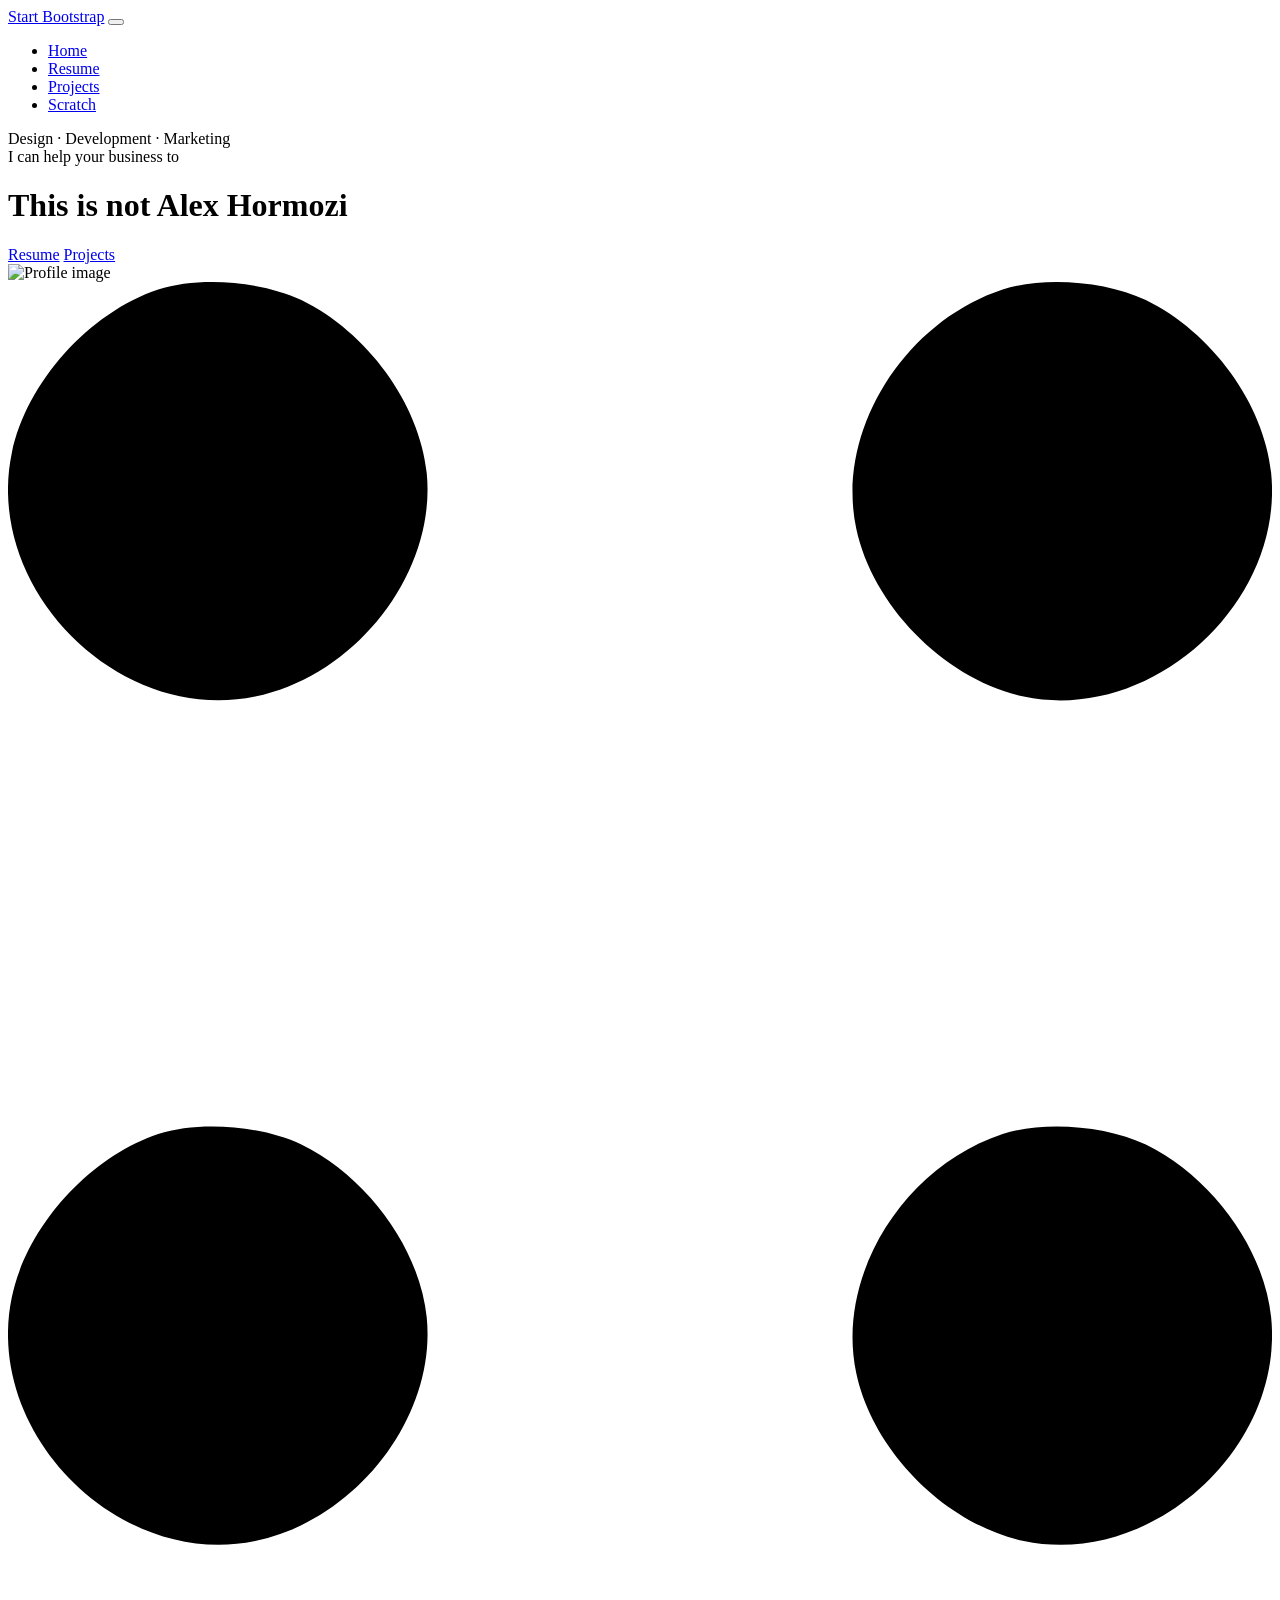
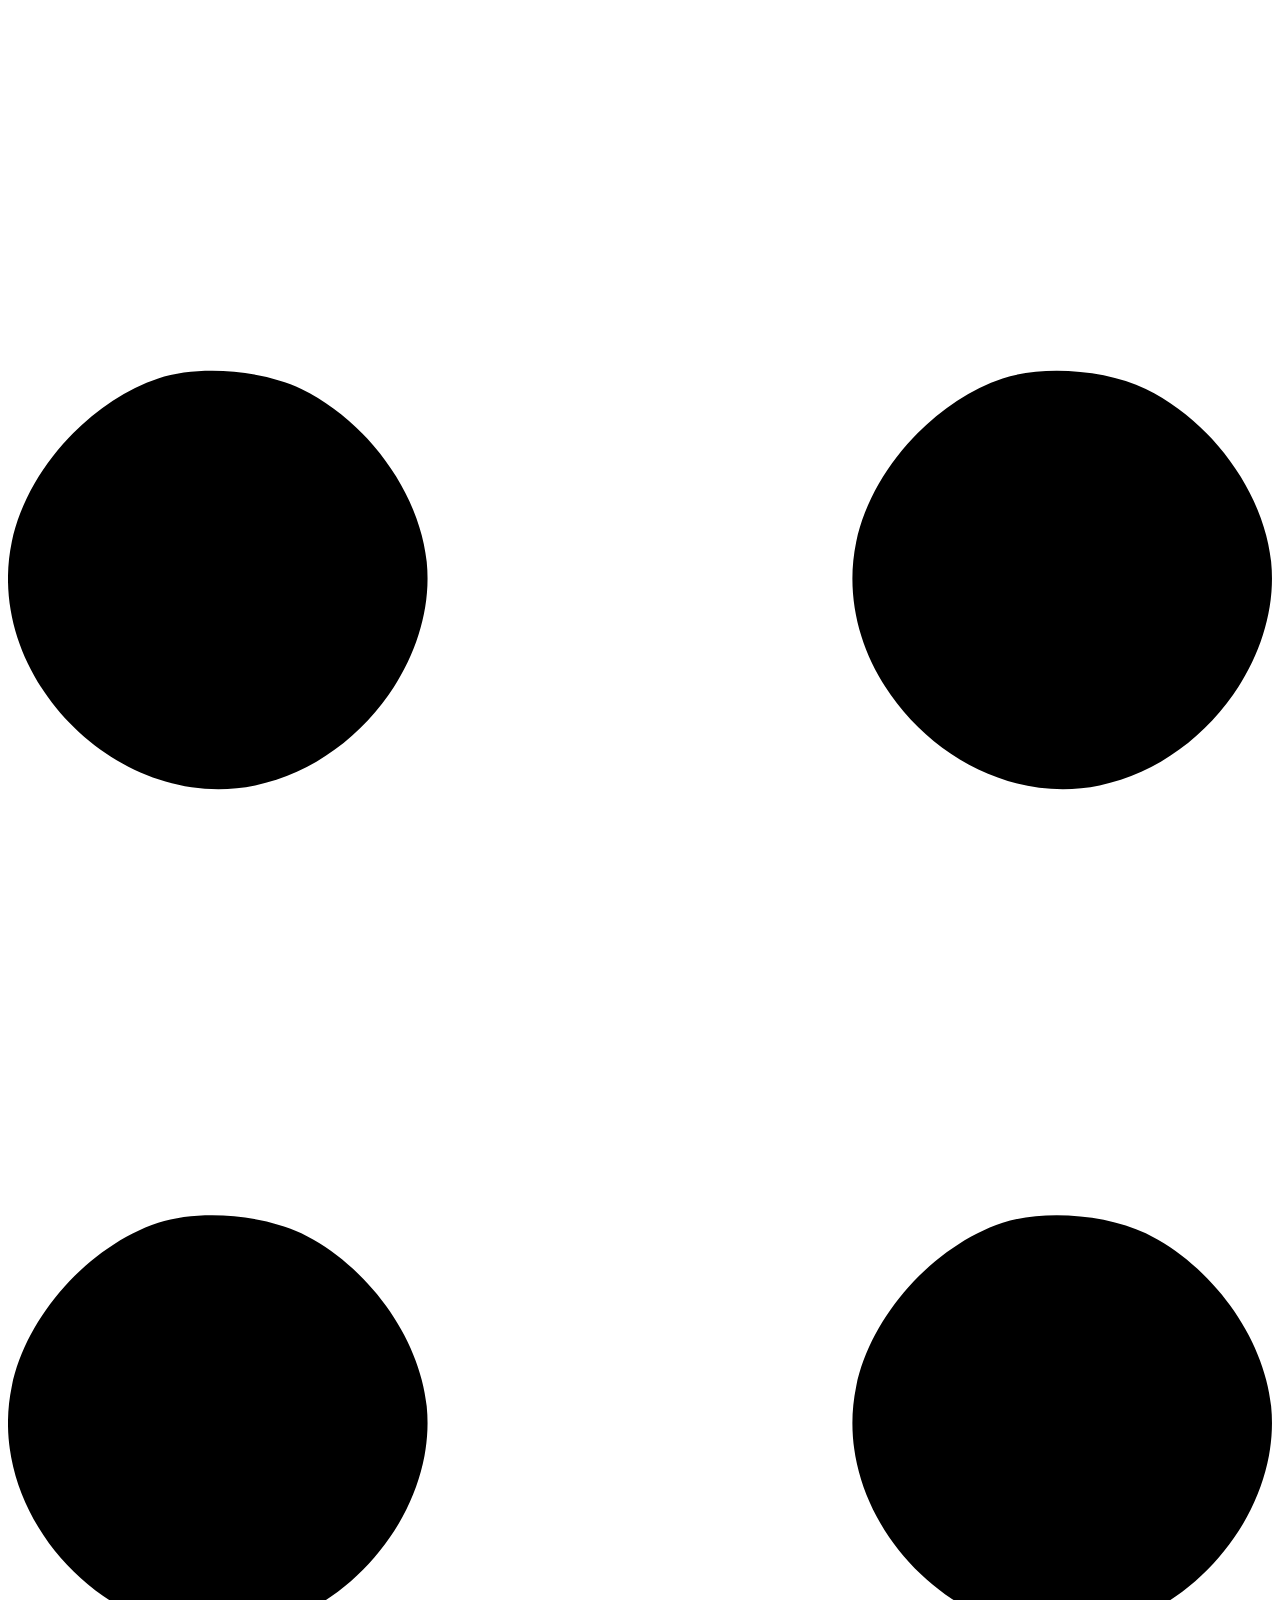
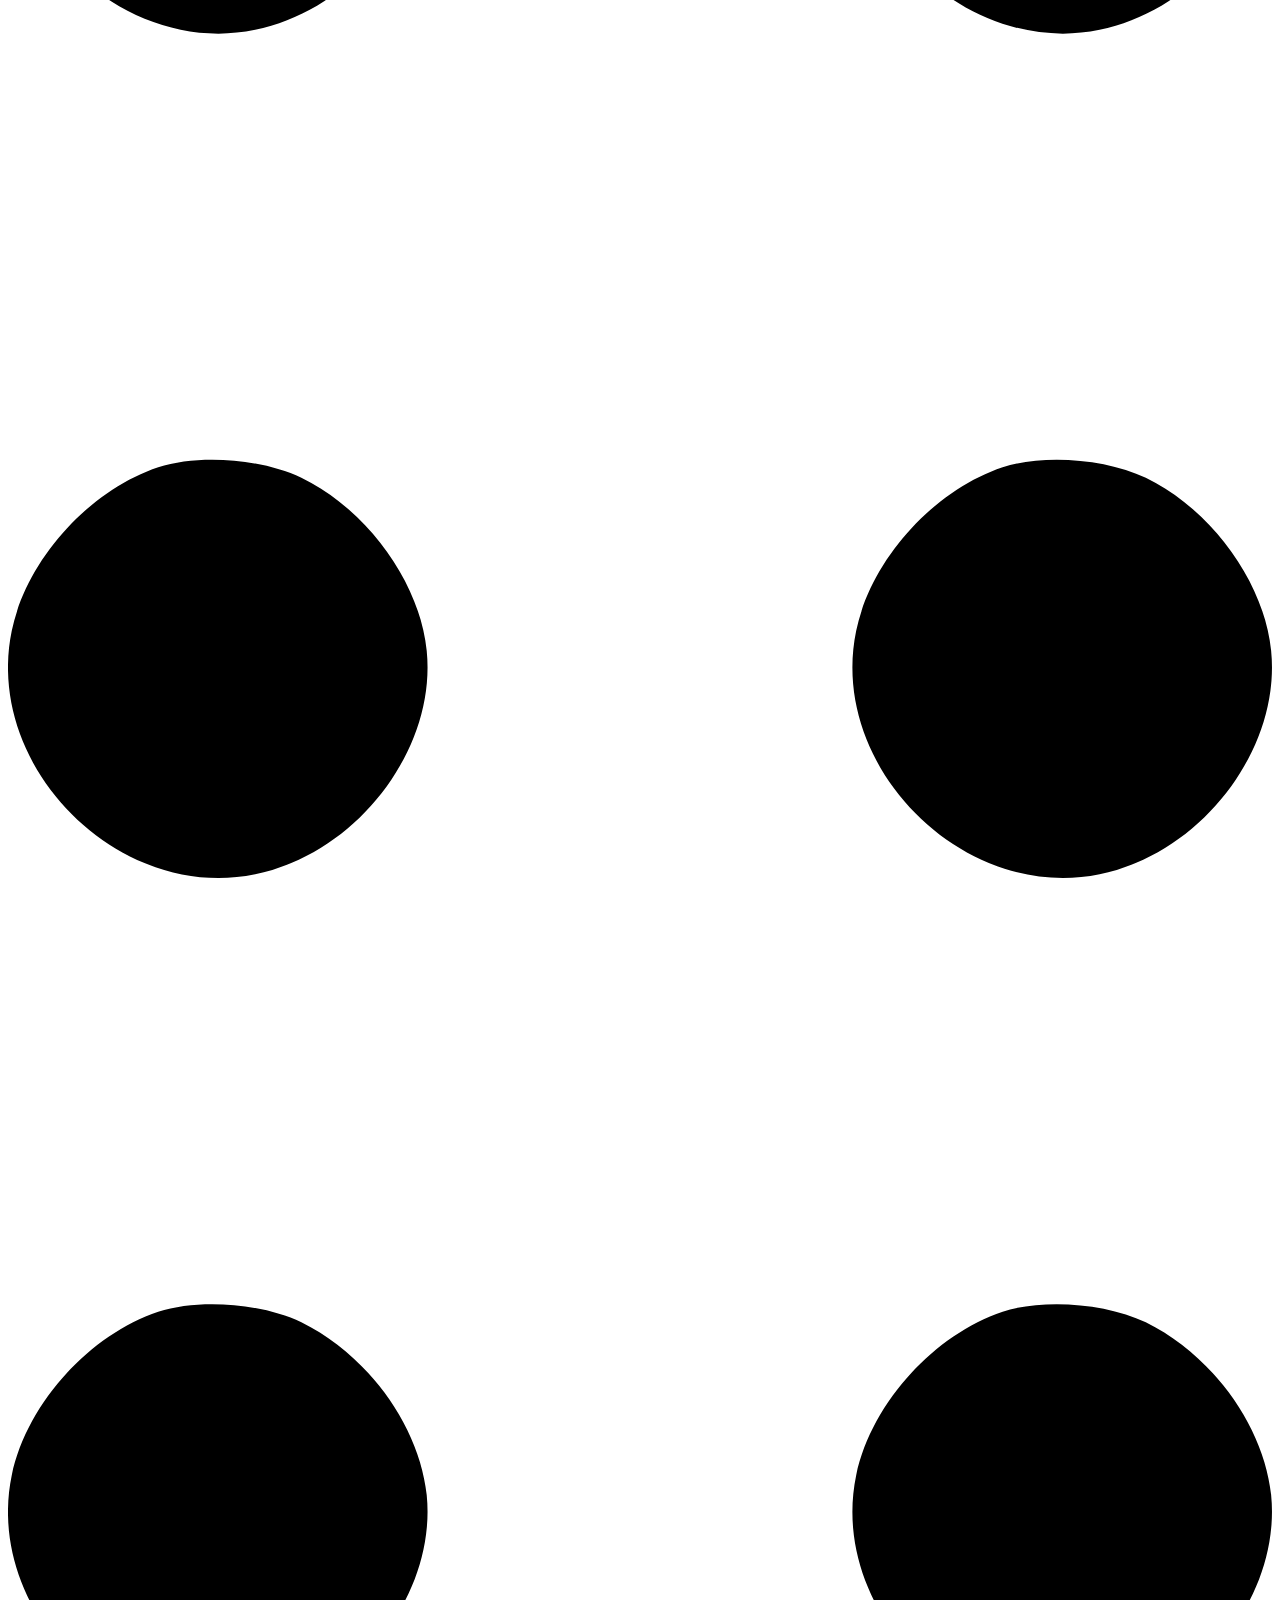
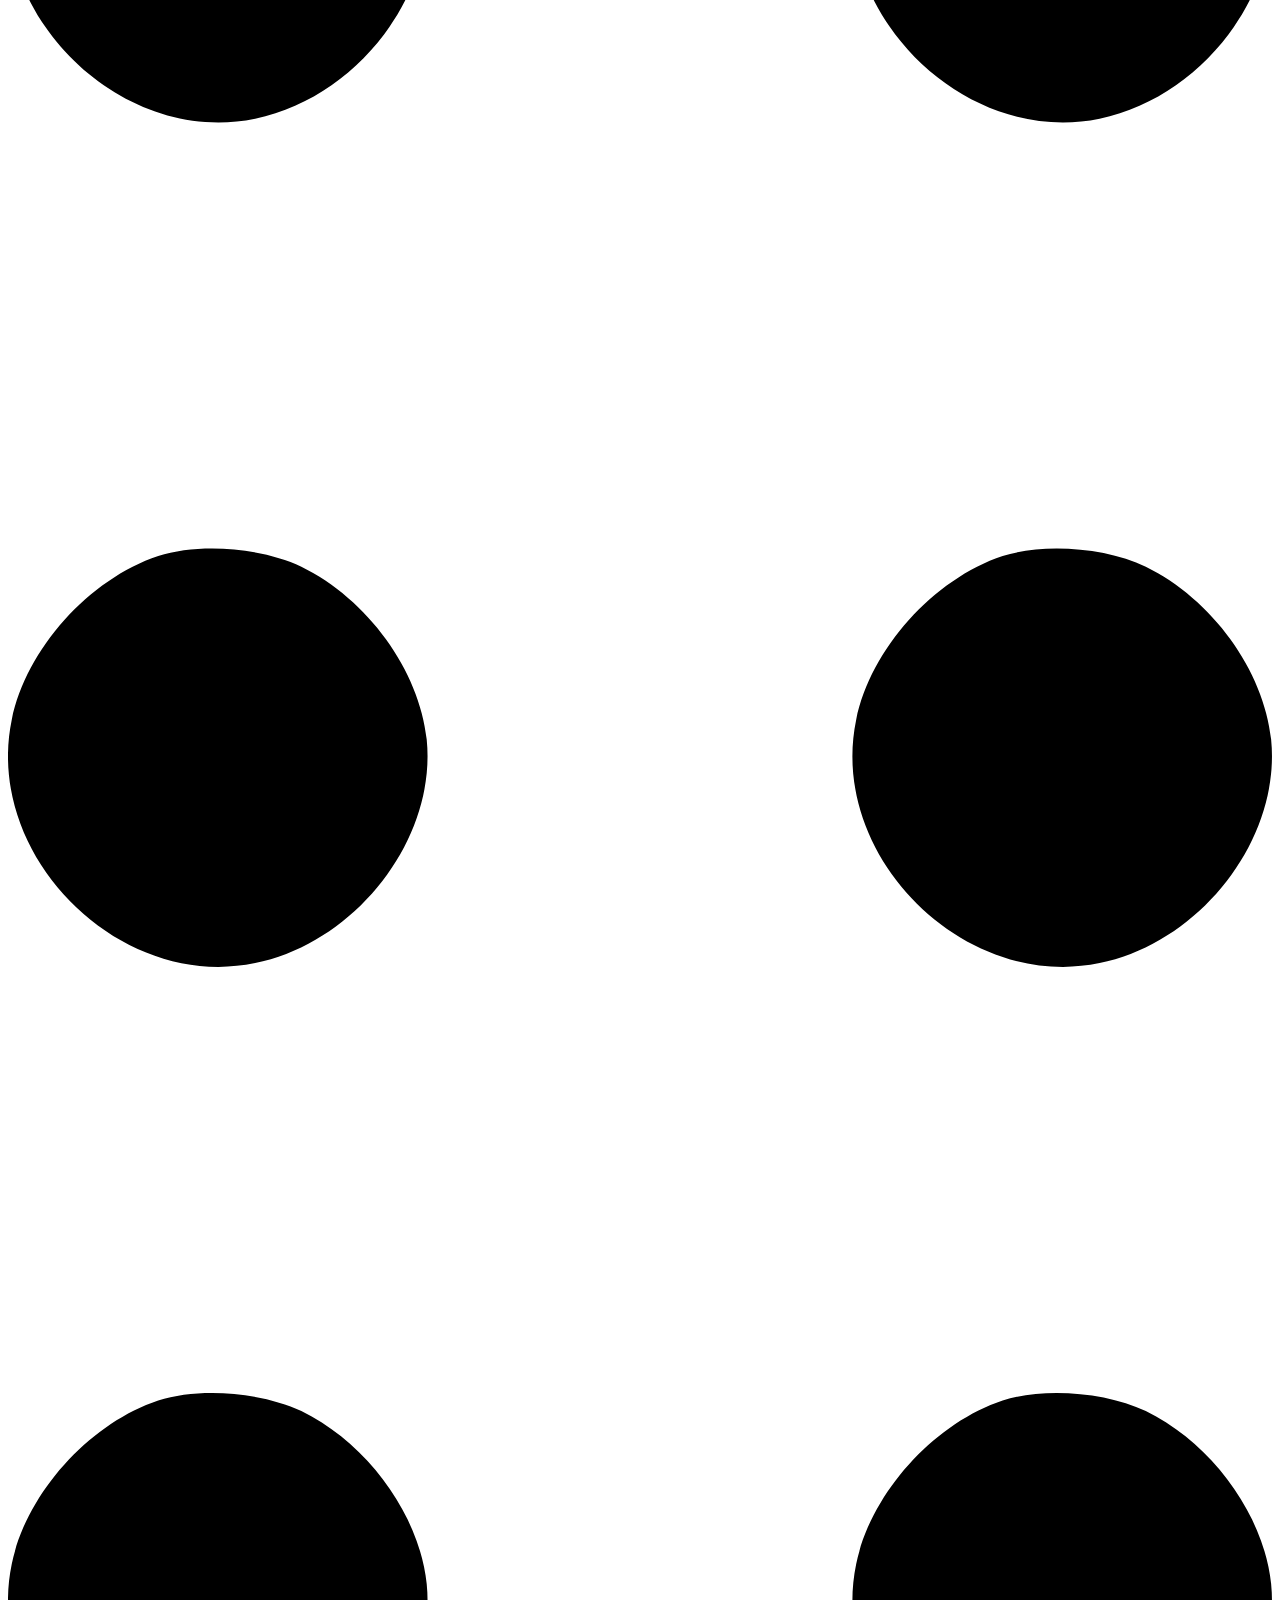
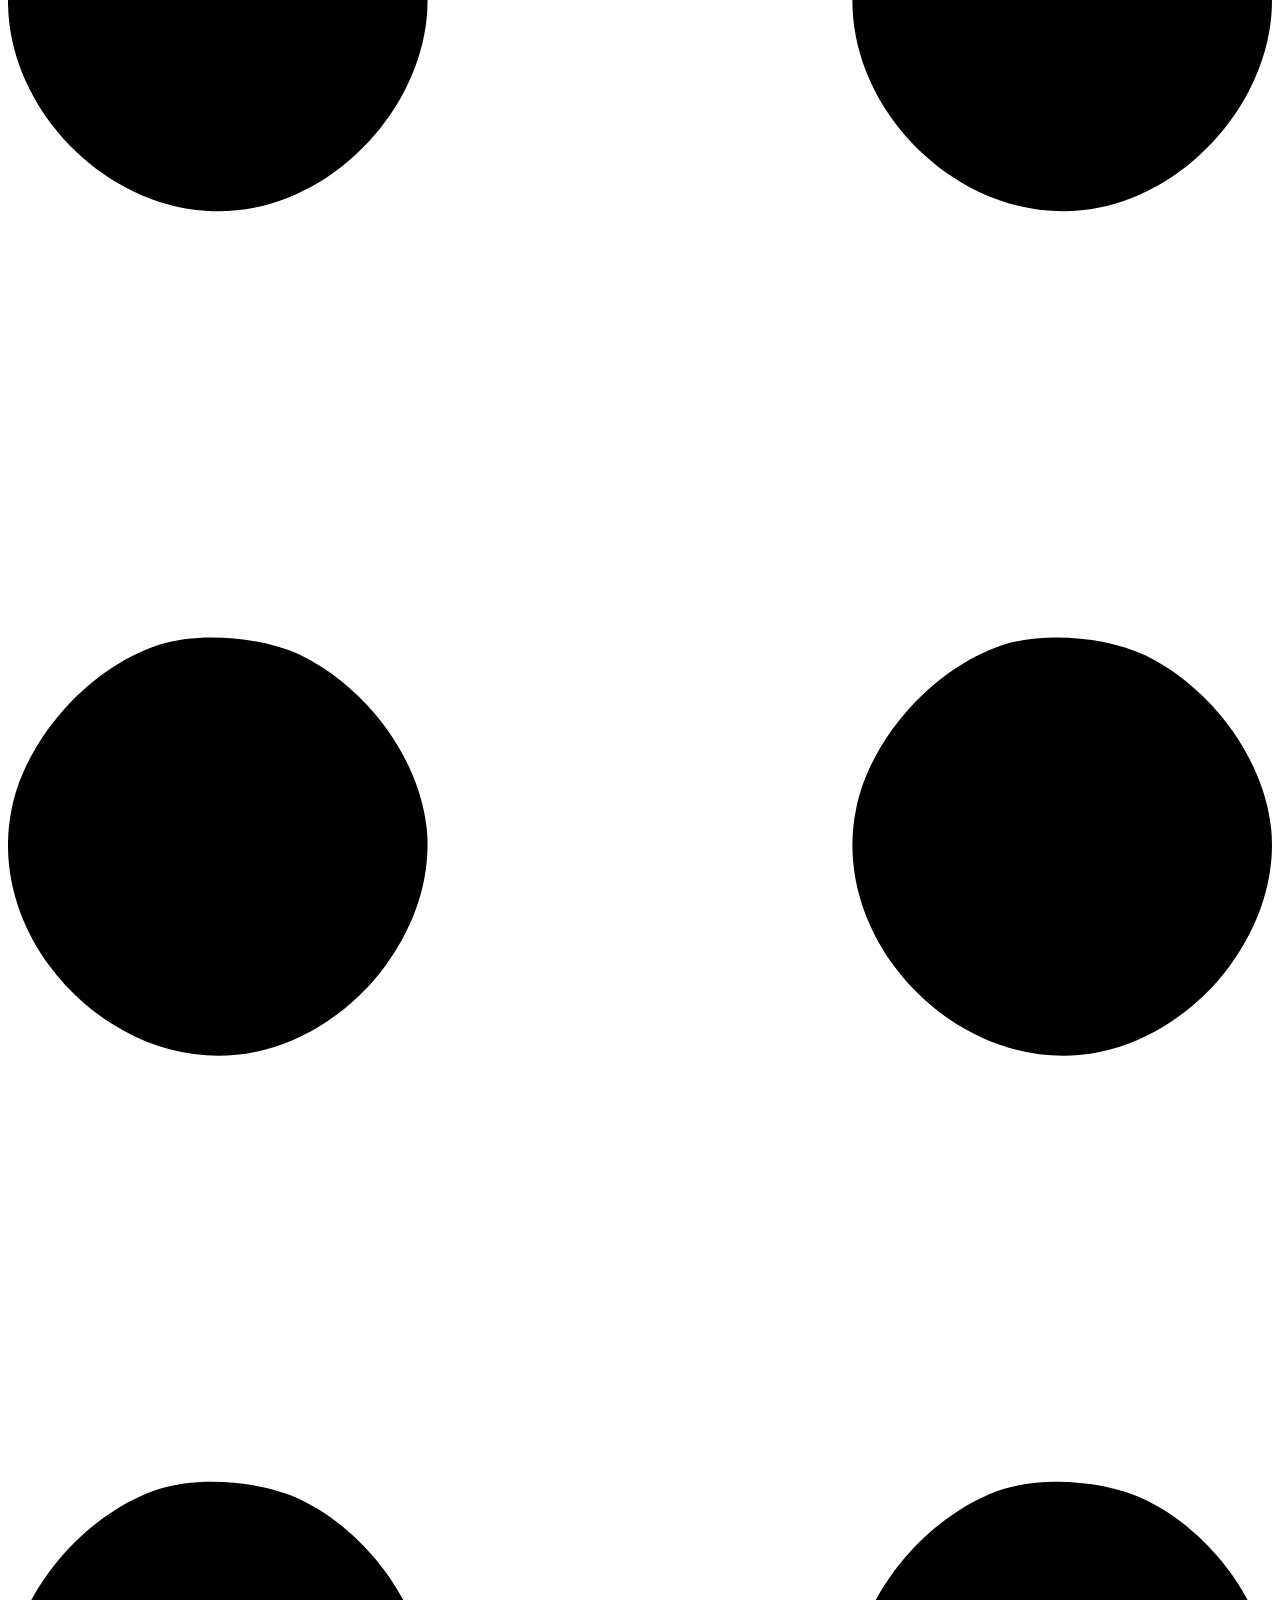
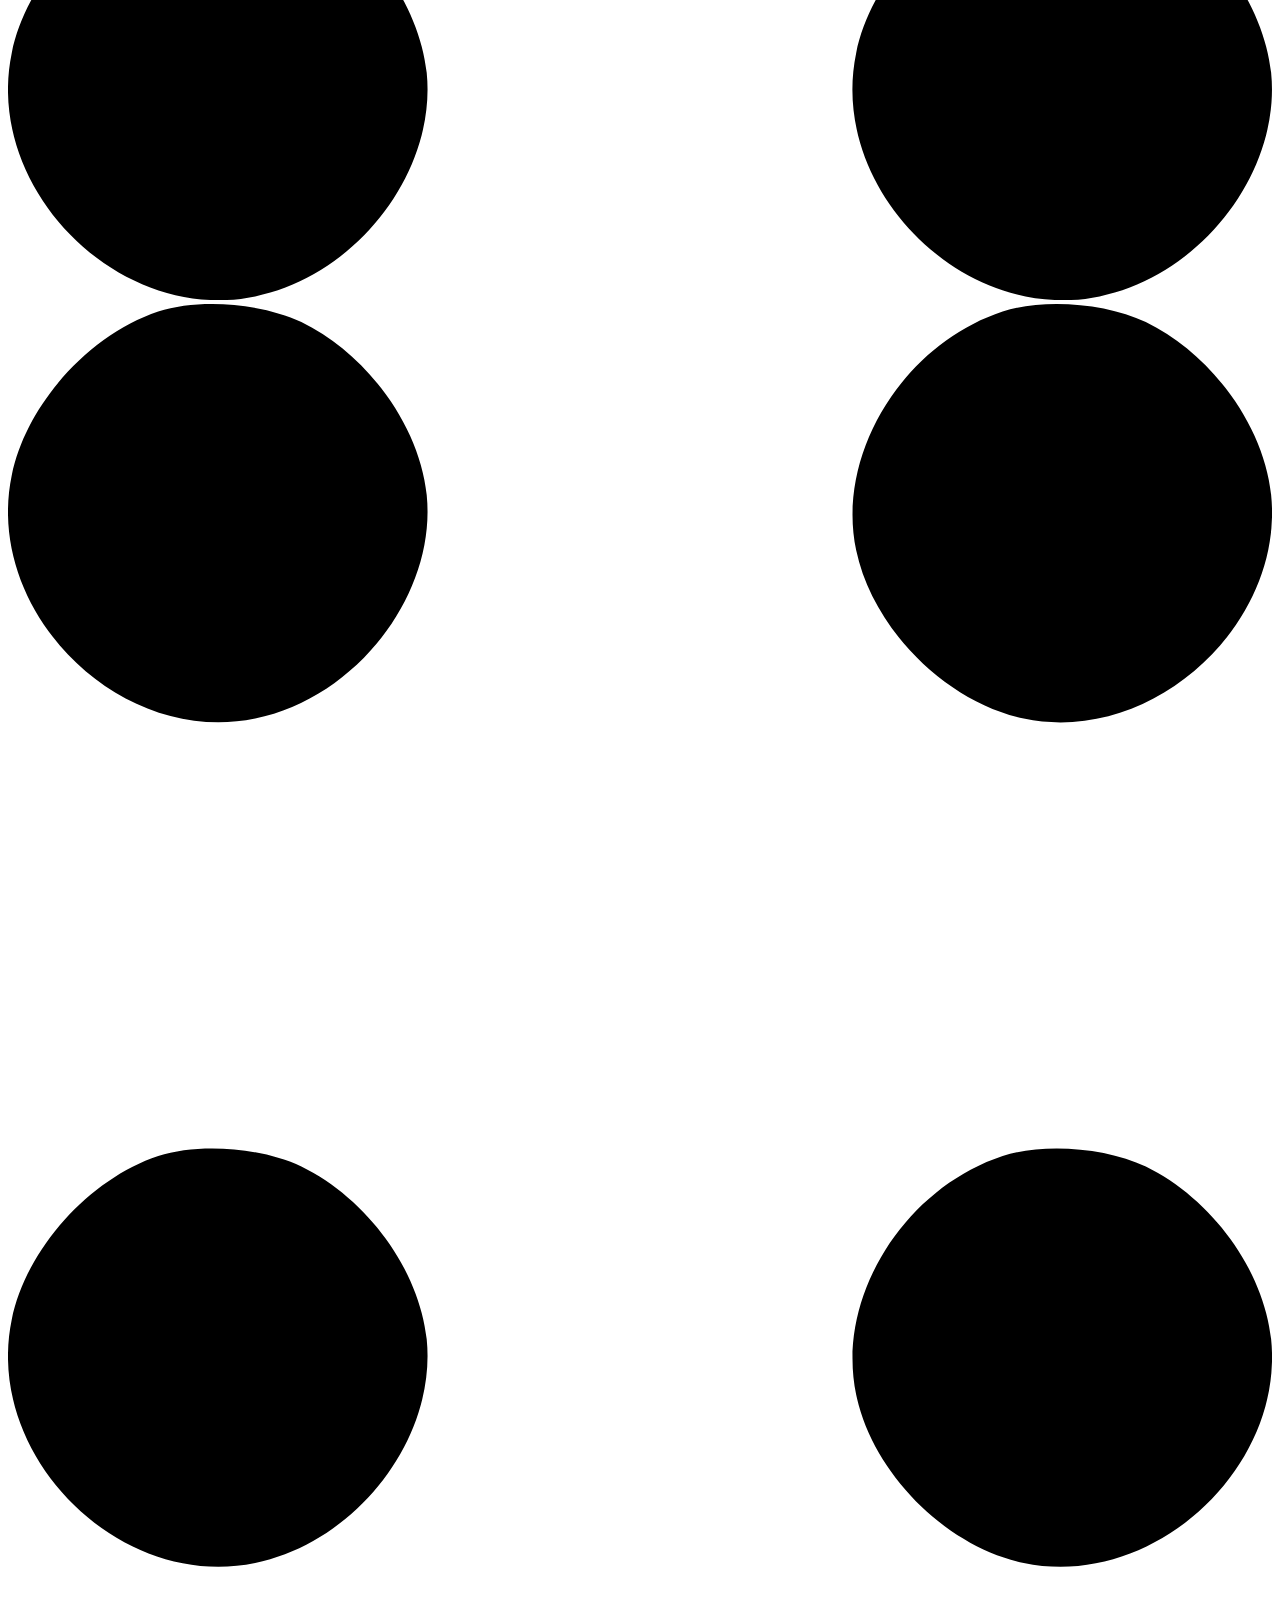
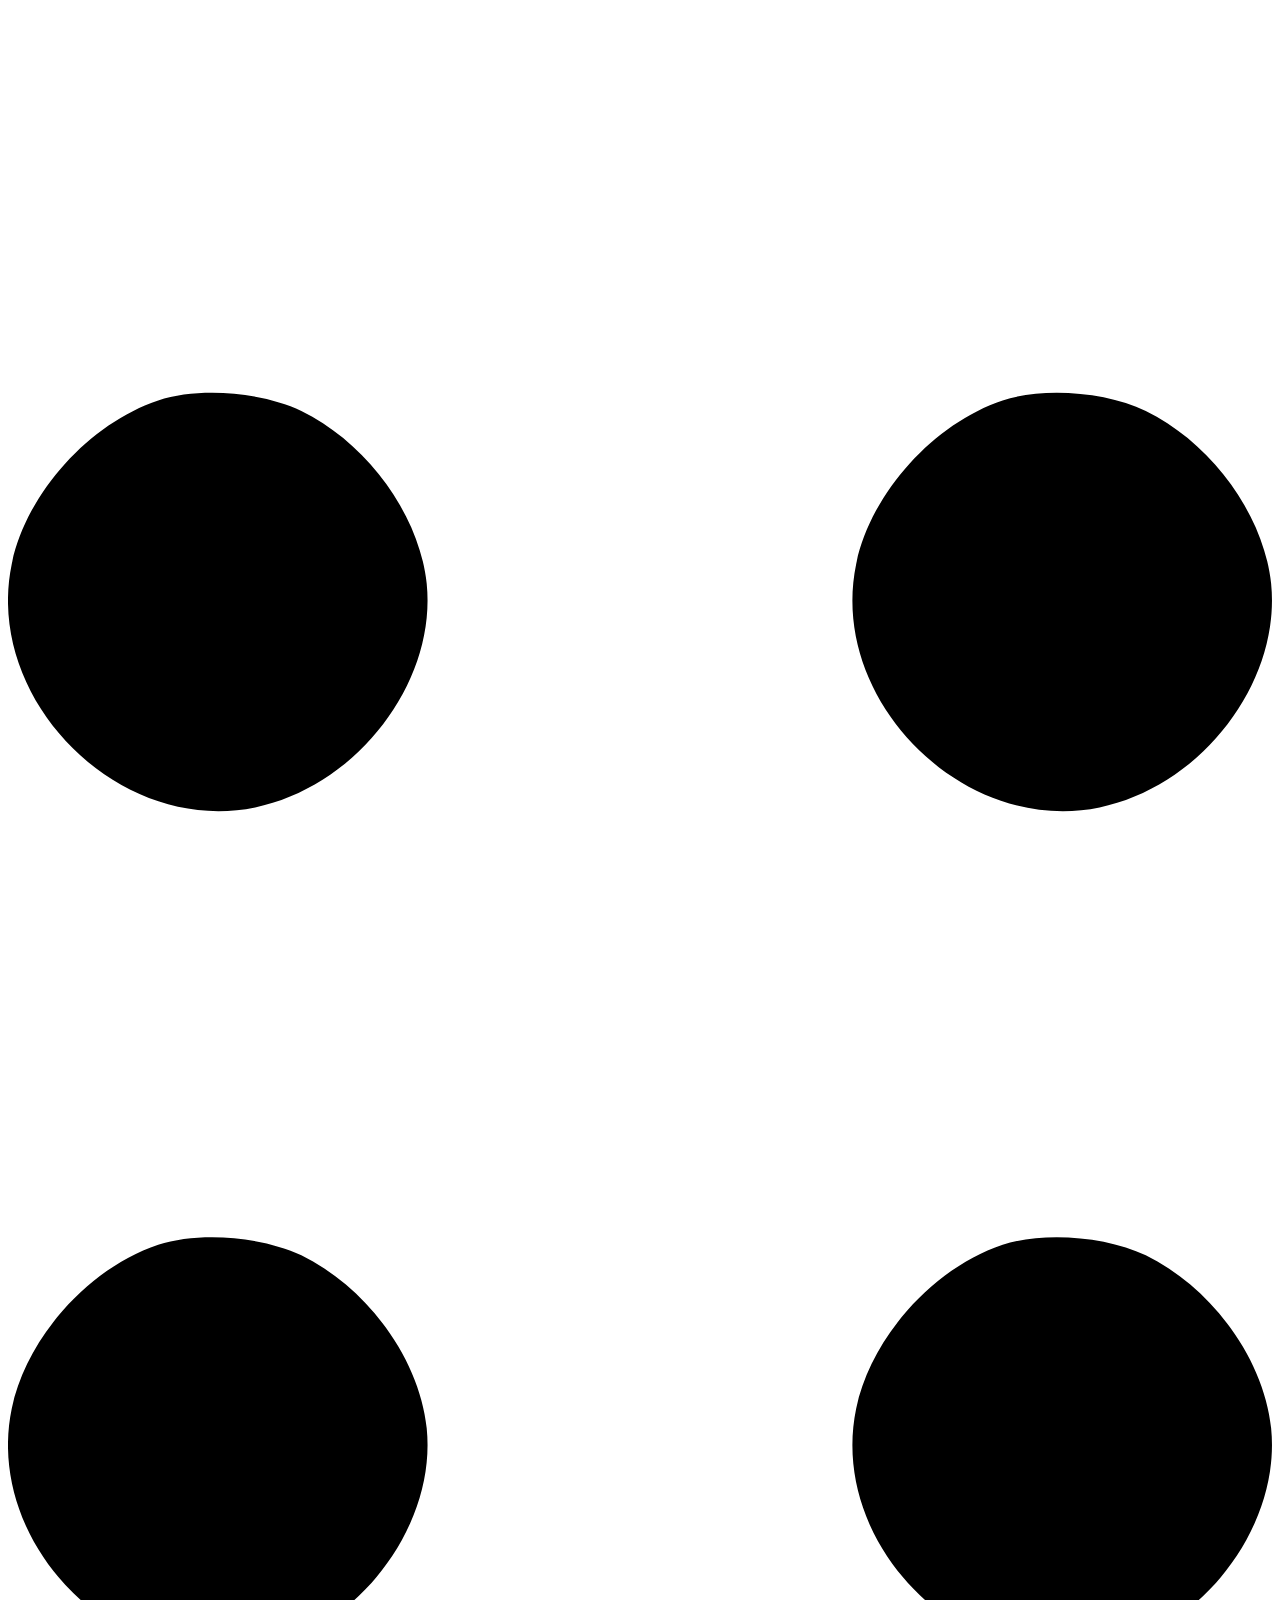
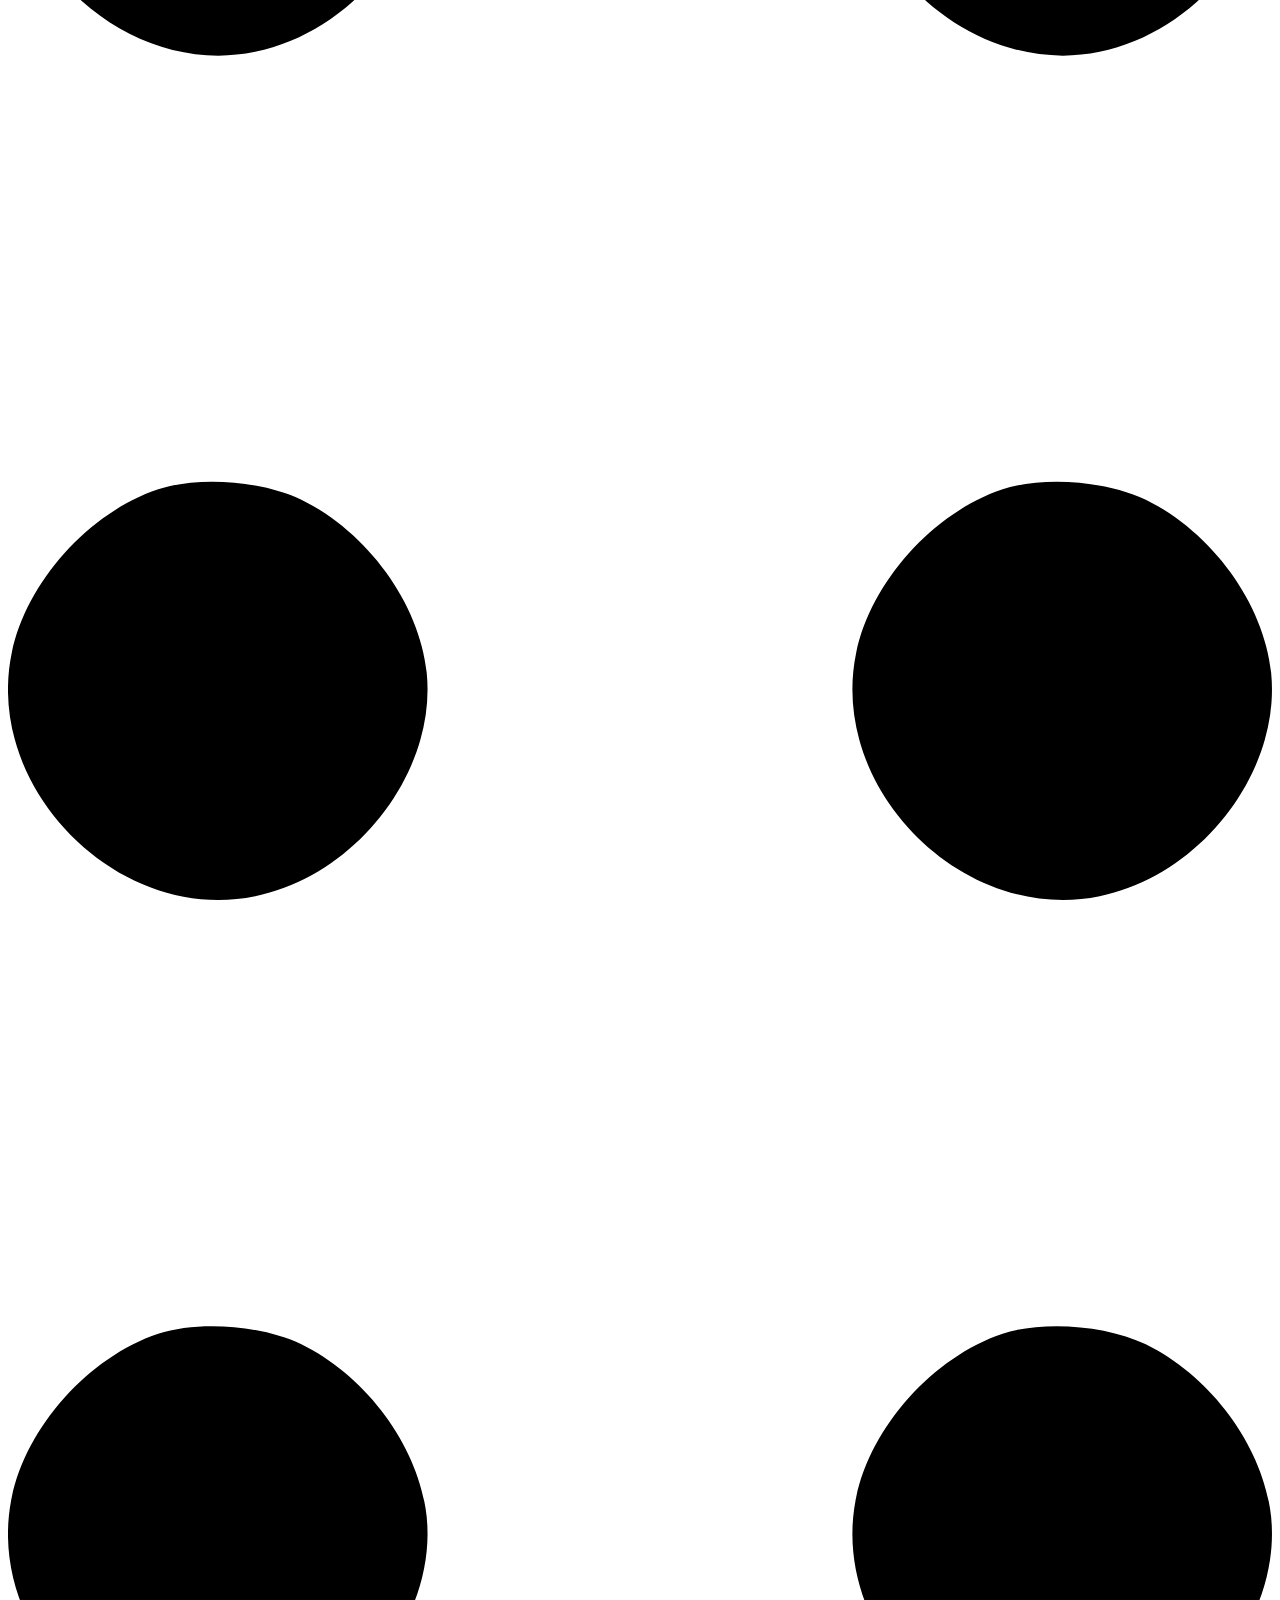
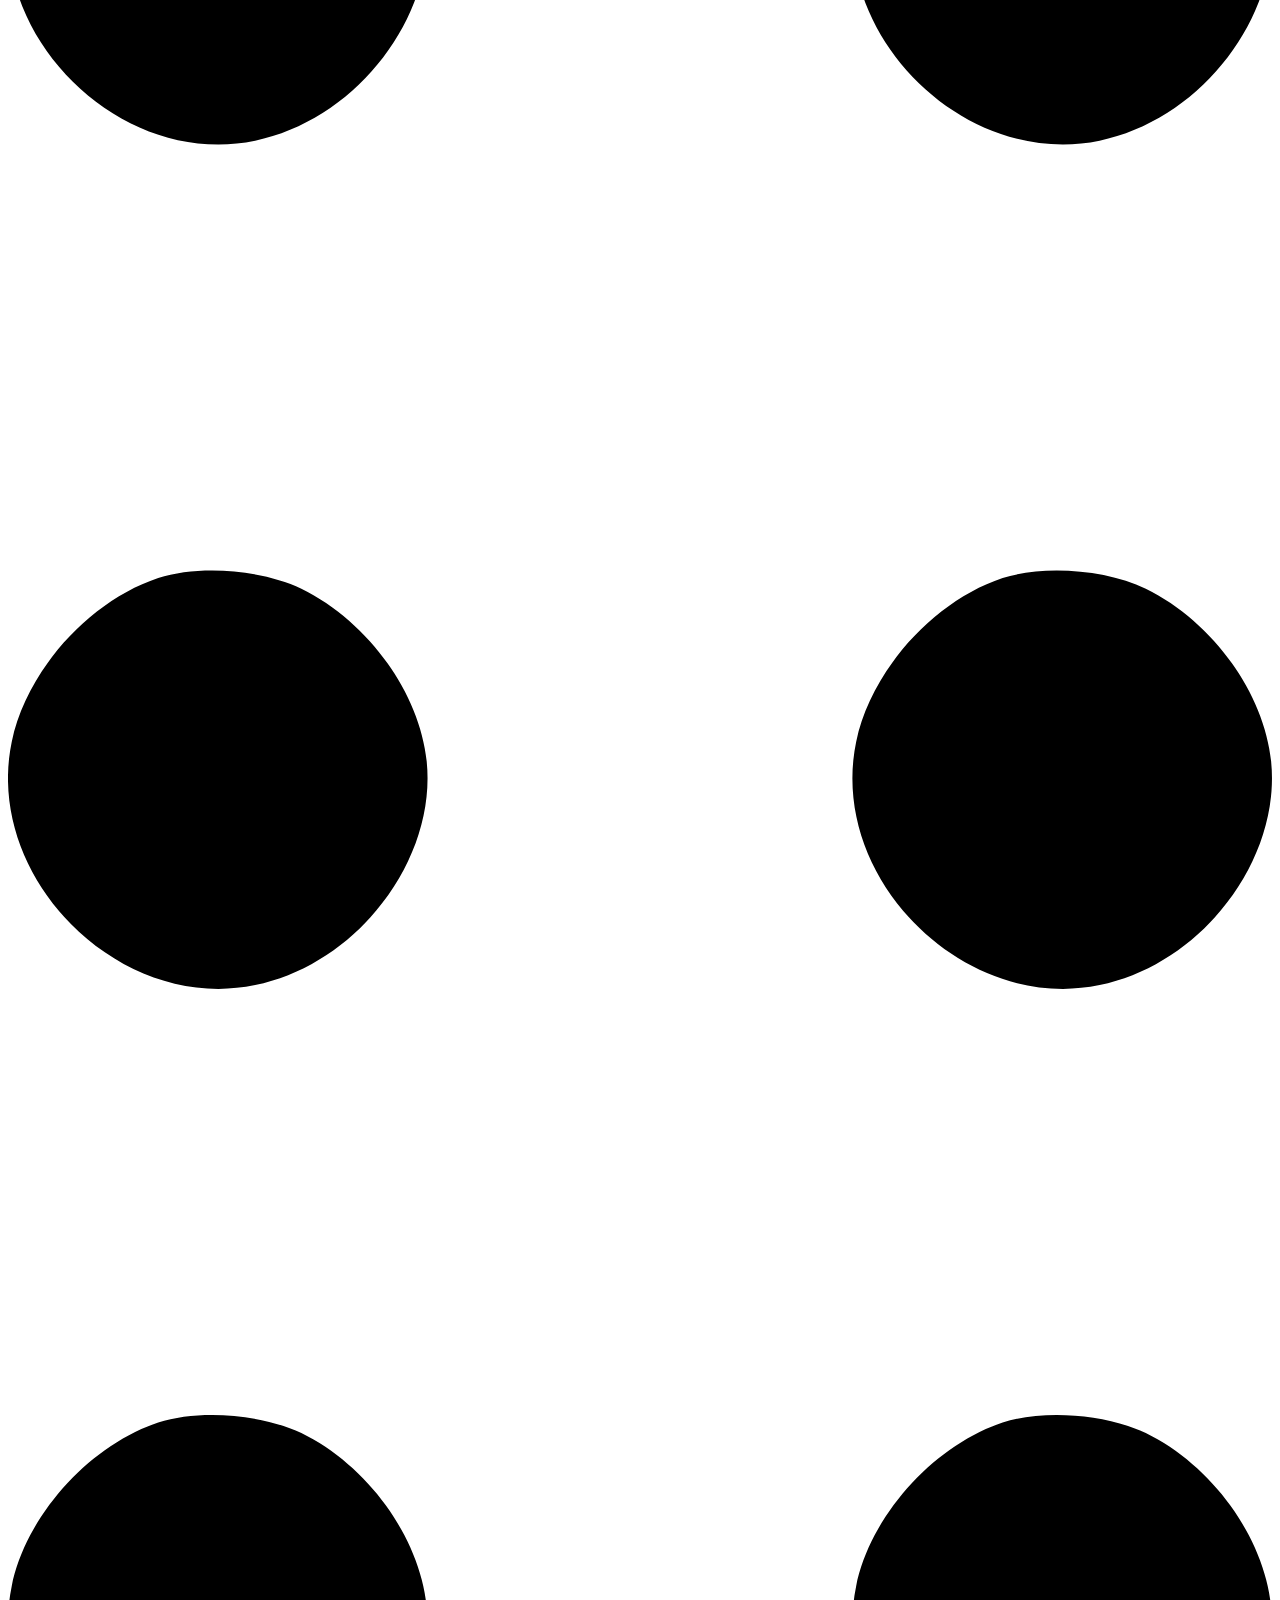
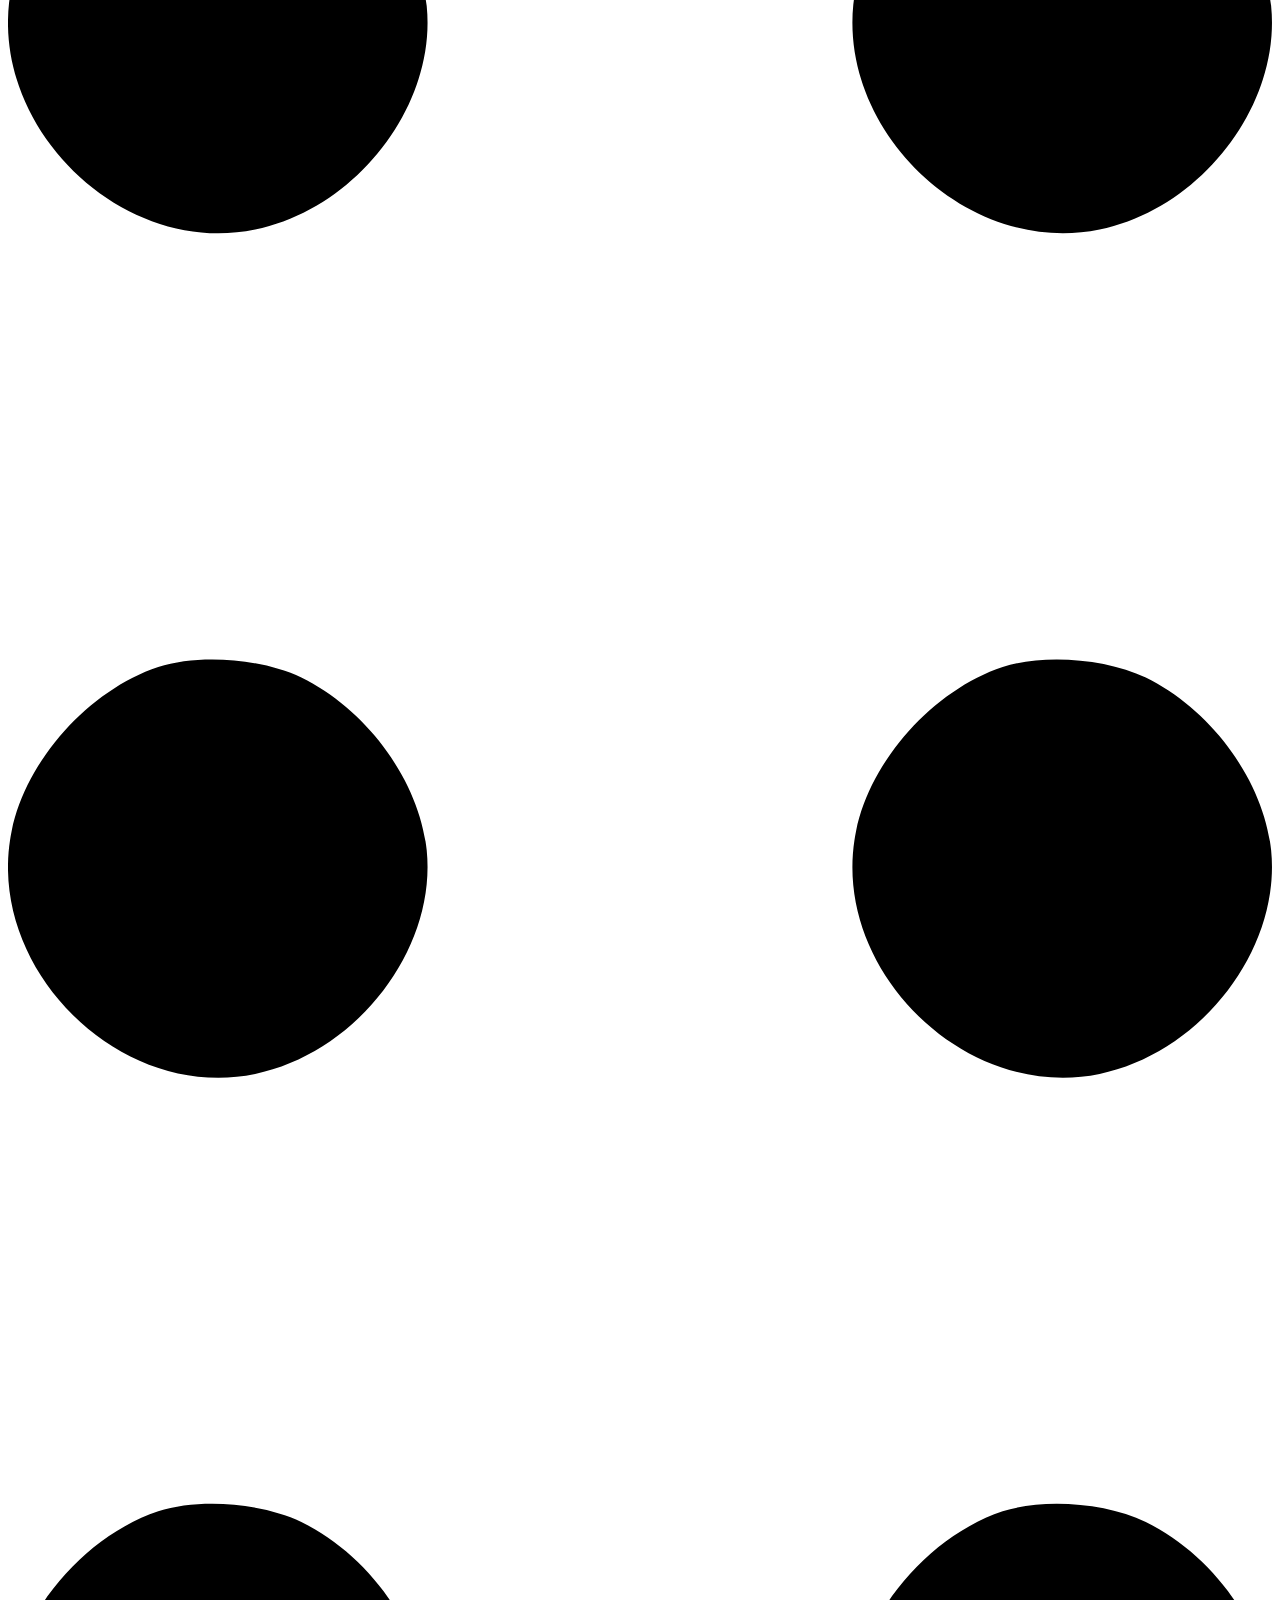
==== index.html @ 83f1cd31 "Add files via upload" ====
<!DOCTYPE html>
<html lang="en">
    <head>
        <meta charset="utf-8" />
        <meta name="viewport" content="width=device-width, initial-scale=1, shrink-to-fit=no" />
        <meta name="description" content="" />
        <meta name="author" content="" />
        <title>Personal - Start Bootstrap Theme</title>
        <!-- Favicon-->
        <link rel="icon" type="image/x-icon" href="assets/favicon.ico" />
        <!-- Custom Google font-->
        <link rel="preconnect" href="https://fonts.googleapis.com" />
        <link rel="preconnect" href="https://fonts.gstatic.com" crossorigin />
        <link href="https://fonts.googleapis.com/css2?family=Plus+Jakarta+Sans:wght@100;200;300;400;500;600;700;800;900&amp;display=swap" rel="stylesheet" />
        <!-- Bootstrap icons-->
        <link href="https://cdn.jsdelivr.net/npm/bootstrap-icons@1.8.1/font/bootstrap-icons.css" rel="stylesheet" />
        <!-- Core theme CSS (includes Bootstrap)-->
        <link href="css/styles.css" rel="stylesheet" />
    </head>
    <body class="d-flex flex-column h-100">
        <main class="flex-shrink-0">
            <!-- Navigation-->
            <nav class="navbar navbar-expand-lg navbar-light bg-white py-3">
                <div class="container px-5">
                    <a class="navbar-brand" href="index.html"><span class="fw-bolder text-primary">Start Bootstrap</span></a>
                    <button class="navbar-toggler" type="button" data-bs-toggle="collapse" data-bs-target="#navbarSupportedContent" aria-controls="navbarSupportedContent" aria-expanded="false" aria-label="Toggle navigation"><span class="navbar-toggler-icon"></span></button>
                    <div class="collapse navbar-collapse" id="navbarSupportedContent">
                        <ul class="navbar-nav ms-auto mb-2 mb-lg-0 small fw-bolder">
                            <li class="nav-item"><a class="nav-link" href="index.html">Home</a></li>
                            <li class="nav-item"><a class="nav-link" href="resume.html">Resume</a></li>
                            <li class="nav-item"><a class="nav-link" href="projects.html">Projects</a></li>
                            <li class="nav-item"><a class="nav-link" href="scratch.html">Scratch</a></li>
                        </ul>
                    </div>
                </div>
            </nav>
            <!-- Header-->
            <header class="py-5">
                <div class="container px-5 pb-5">
                    <div class="row gx-5 align-items-center">
                        <div class="col-xxl-5">
                            <!-- Header text content-->
                            <div class="text-center text-xxl-start">
                                <div class="badge bg-gradient-primary-to-secondary text-white mb-4"><div class="text-uppercase">Design &middot; Development &middot; Marketing</div></div>
                                <div class="fs-3 fw-light text-muted">I can help your business to</div>
                                <h1 class="display-3 fw-bolder mb-5"><span class="text-gradient d-inline">This is not Alex Hormozi</span></h1>
                                <div class="d-grid gap-3 d-sm-flex justify-content-sm-center justify-content-xxl-start mb-3">
                                    <a class="btn btn-primary btn-lg px-5 py-3 me-sm-3 fs-6 fw-bolder" href="resume.html">Resume</a>
                                    <a class="btn btn-outline-dark btn-lg px-5 py-3 fs-6 fw-bolder" href="projects.html">Projects</a>
                                </div>
                            </div>
                        </div>
                        <div class="col-xxl-7">
                            <!-- Header profile picture-->
                            <div class="d-flex justify-content-center mt-5 mt-xxl-0">
                                <div class="profile bg-gradient-primary-to-secondary">
                                    <!-- TIP: For best results, use a photo with a transparent background like the demo example below-->
                                    <!-- Watch a tutorial on how to do this on YouTube (link)-->
                                    <img class="profile-img" src="https://d2u1z1lopyfwlx.cloudfront.net/thumbnails/9e0baa8e-49a5-51fd-a6a2-3da4e7b0ae76/705bea7c-8843-5503-b98d-dbbff45009bc.jpg" alt="Profile image" />
                                    <div class="dots-1">
                                        <!-- SVG Dots-->
                                        <svg version="1.1" xmlns="http://www.w3.org/2000/svg" xmlns:xlink="http://www.w3.org/1999/xlink" x="0px" y="0px" viewBox="0 0 191.6 1215.4" style="enable-background: new 0 0 191.6 1215.4" xml:space="preserve">
                                            <g transform="translate(0.000000,1280.000000) scale(0.100000,-0.100000)">
                                                <path d="M227.7,12788.6c-105-35-200-141-222-248c-43-206,163-412,369-369c155,32,275,190,260,339c-11,105-90,213-190,262        C383.7,12801.6,289.7,12808.6,227.7,12788.6z"></path>
                                                <path d="M1507.7,12788.6c-151-50-253-216-222-362c25-119,136-230,254-255c194-41,395,142,375,339c-11,105-90,213-190,262        C1663.7,12801.6,1569.7,12808.6,1507.7,12788.6z"></path>
                                                <path d="M227.7,11508.6c-105-35-200-141-222-248c-43-206,163-412,369-369c155,32,275,190,260,339c-11,105-90,213-190,262        C383.7,11521.6,289.7,11528.6,227.7,11508.6z"></path>
                                                <path d="M1507.7,11508.6c-151-50-253-216-222-362c25-119,136-230,254-255c194-41,395,142,375,339c-11,105-90,213-190,262        C1663.7,11521.6,1569.7,11528.6,1507.7,11508.6z"></path>
                                                <path d="M227.7,10228.6c-105-35-200-141-222-248c-43-206,163-412,369-369c155,32,275,190,260,339c-11,105-90,213-190,262        C383.7,10241.6,289.7,10248.6,227.7,10228.6z"></path>
                                                <path d="M1507.7,10228.6c-105-35-200-141-222-248c-43-206,163-412,369-369c155,32,275,190,260,339c-11,105-90,213-190,262        C1663.7,10241.6,1569.7,10248.6,1507.7,10228.6z"></path>
                                                <path d="M227.7,8948.6c-105-35-200-141-222-248c-43-206,163-412,369-369c155,32,275,190,260,339c-11,105-90,213-190,262        C383.7,8961.6,289.7,8968.6,227.7,8948.6z"></path>
                                                <path d="M1507.7,8948.6c-105-35-200-141-222-248c-43-206,163-412,369-369c155,32,275,190,260,339c-11,105-90,213-190,262        C1663.7,8961.6,1569.7,8968.6,1507.7,8948.6z"></path>
                                                <path d="M227.7,7668.6c-105-35-200-141-222-248c-43-206,163-412,369-369c155,32,275,190,260,339c-11,105-90,213-190,262        C383.7,7681.6,289.7,7688.6,227.7,7668.6z"></path>
                                                <path d="M1507.7,7668.6c-105-35-200-141-222-248c-43-206,163-412,369-369c155,32,275,190,260,339c-11,105-90,213-190,262        C1663.7,7681.6,1569.7,7688.6,1507.7,7668.6z"></path>
                                                <path d="M227.7,6388.6c-105-35-200-141-222-248c-43-206,163-412,369-369c155,32,275,190,260,339c-11,105-90,213-190,262        C383.7,6401.6,289.7,6408.6,227.7,6388.6z"></path>
                                                <path d="M1507.7,6388.6c-105-35-200-141-222-248c-43-206,163-412,369-369c155,32,275,190,260,339c-11,105-90,213-190,262        C1663.7,6401.6,1569.7,6408.6,1507.7,6388.6z"></path>
                                                <path d="M227.7,5108.6c-105-35-200-141-222-248c-43-206,163-412,369-369c155,32,275,190,260,339c-11,105-90,213-190,262        C383.7,5121.6,289.7,5128.6,227.7,5108.6z"></path>
                                                <path d="M1507.7,5108.6c-105-35-200-141-222-248c-43-206,163-412,369-369c155,32,275,190,260,339c-11,105-90,213-190,262        C1663.7,5121.6,1569.7,5128.6,1507.7,5108.6z"></path>
                                                <path d="M227.7,3828.6c-105-35-200-141-222-248c-43-206,163-412,369-369c155,32,275,190,260,339c-11,105-90,213-190,262        C383.7,3841.6,289.7,3848.6,227.7,3828.6z"></path>
                                                <path d="M1507.7,3828.6c-105-35-200-141-222-248c-43-206,163-412,369-369c155,32,275,190,260,339c-11,105-90,213-190,262        C1663.7,3841.6,1569.7,3848.6,1507.7,3828.6z"></path>
                                                <path d="M227.7,2548.6c-105-35-200-141-222-248c-43-206,163-412,369-369c155,32,275,190,260,339c-11,105-90,213-190,262        C383.7,2561.6,289.7,2568.6,227.7,2548.6z"></path>
                                                <path d="M1507.7,2548.6c-105-35-200-141-222-248c-43-206,163-412,369-369c155,32,275,190,260,339c-11,105-90,213-190,262        C1663.7,2561.6,1569.7,2568.6,1507.7,2548.6z"></path>
                                                <path d="M227.7,1268.6c-105-35-200-141-222-248c-43-206,163-412,369-369c155,32,275,190,260,339c-11,105-90,213-190,262        C383.7,1281.6,289.7,1288.6,227.7,1268.6z"></path>
                                                <path d="M1507.7,1268.6c-105-35-200-141-222-248c-43-206,163-412,369-369c155,32,275,190,260,339c-11,105-90,213-190,262        C1663.7,1281.6,1569.7,1288.6,1507.7,1268.6z"></path>
                                            </g>
                                        </svg>
                                        <!-- END of SVG dots-->
                                    </div>
                                    <div class="dots-2">
                                        <!-- SVG Dots-->
                                        <svg version="1.1" xmlns="http://www.w3.org/2000/svg" xmlns:xlink="http://www.w3.org/1999/xlink" x="0px" y="0px" viewBox="0 0 191.6 1215.4" style="enable-background: new 0 0 191.6 1215.4" xml:space="preserve">
                                            <g transform="translate(0.000000,1280.000000) scale(0.100000,-0.100000)">
                                                <path d="M227.7,12788.6c-105-35-200-141-222-248c-43-206,163-412,369-369c155,32,275,190,260,339c-11,105-90,213-190,262        C383.7,12801.6,289.7,12808.6,227.7,12788.6z"></path>
                                                <path d="M1507.7,12788.6c-151-50-253-216-222-362c25-119,136-230,254-255c194-41,395,142,375,339c-11,105-90,213-190,262        C1663.7,12801.6,1569.7,12808.6,1507.7,12788.6z"></path>
                                                <path d="M227.7,11508.6c-105-35-200-141-222-248c-43-206,163-412,369-369c155,32,275,190,260,339c-11,105-90,213-190,262        C383.7,11521.6,289.7,11528.6,227.7,11508.6z"></path>
                                                <path d="M1507.7,11508.6c-151-50-253-216-222-362c25-119,136-230,254-255c194-41,395,142,375,339c-11,105-90,213-190,262        C1663.7,11521.6,1569.7,11528.6,1507.7,11508.6z"></path>
                                                <path d="M227.7,10228.6c-105-35-200-141-222-248c-43-206,163-412,369-369c155,32,275,190,260,339c-11,105-90,213-190,262        C383.7,10241.6,289.7,10248.6,227.7,10228.6z"></path>
                                                <path d="M1507.7,10228.6c-105-35-200-141-222-248c-43-206,163-412,369-369c155,32,275,190,260,339c-11,105-90,213-190,262        C1663.7,10241.6,1569.7,10248.6,1507.7,10228.6z"></path>
                                                <path d="M227.7,8948.6c-105-35-200-141-222-248c-43-206,163-412,369-369c155,32,275,190,260,339c-11,105-90,213-190,262        C383.7,8961.6,289.7,8968.6,227.7,8948.6z"></path>
                                                <path d="M1507.7,8948.6c-105-35-200-141-222-248c-43-206,163-412,369-369c155,32,275,190,260,339c-11,105-90,213-190,262        C1663.7,8961.6,1569.7,8968.6,1507.7,8948.6z"></path>
                                                <path d="M227.7,7668.6c-105-35-200-141-222-248c-43-206,163-412,369-369c155,32,275,190,260,339c-11,105-90,213-190,262        C383.7,7681.6,289.7,7688.6,227.7,7668.6z"></path>
                                                <path d="M1507.7,7668.6c-105-35-200-141-222-248c-43-206,163-412,369-369c155,32,275,190,260,339c-11,105-90,213-190,262        C1663.7,7681.6,1569.7,7688.6,1507.7,7668.6z"></path>
                                                <path d="M227.7,6388.6c-105-35-200-141-222-248c-43-206,163-412,369-369c155,32,275,190,260,339c-11,105-90,213-190,262        C383.7,6401.6,289.7,6408.6,227.7,6388.6z"></path>
                                                <path d="M1507.7,6388.6c-105-35-200-141-222-248c-43-206,163-412,369-369c155,32,275,190,260,339c-11,105-90,213-190,262        C1663.7,6401.6,1569.7,6408.6,1507.7,6388.6z"></path>
                                                <path d="M227.7,5108.6c-105-35-200-141-222-248c-43-206,163-412,369-369c155,32,275,190,260,339c-11,105-90,213-190,262        C383.7,5121.6,289.7,5128.6,227.7,5108.6z"></path>
                                                <path d="M1507.7,5108.6c-105-35-200-141-222-248c-43-206,163-412,369-369c155,32,275,190,260,339c-11,105-90,213-190,262        C1663.7,5121.6,1569.7,5128.6,1507.7,5108.6z"></path>
                                                <path d="M227.7,3828.6c-105-35-200-141-222-248c-43-206,163-412,369-369c155,32,275,190,260,339c-11,105-90,213-190,262        C383.7,3841.6,289.7,3848.6,227.7,3828.6z"></path>
                                                <path d="M1507.7,3828.6c-105-35-200-141-222-248c-43-206,163-412,369-369c155,32,275,190,260,339c-11,105-90,213-190,262        C1663.7,3841.6,1569.7,3848.6,1507.7,3828.6z"></path>
                                                <path d="M227.7,2548.6c-105-35-200-141-222-248c-43-206,163-412,369-369c155,32,275,190,260,339c-11,105-90,213-190,262        C383.7,2561.6,289.7,2568.6,227.7,2548.6z"></path>
                                                <path d="M1507.7,2548.6c-105-35-200-141-222-248c-43-206,163-412,369-369c155,32,275,190,260,339c-11,105-90,213-190,262        C1663.7,2561.6,1569.7,2568.6,1507.7,2548.6z"></path>
                                                <path d="M227.7,1268.6c-105-35-200-141-222-248c-43-206,163-412,369-369c155,32,275,190,260,339c-11,105-90,213-190,262        C383.7,1281.6,289.7,1288.6,227.7,1268.6z"></path>
                                                <path d="M1507.7,1268.6c-105-35-200-141-222-248c-43-206,163-412,369-369c155,32,275,190,260,339c-11,105-90,213-190,262        C1663.7,1281.6,1569.7,1288.6,1507.7,1268.6z"></path>
                                            </g>
                                        </svg>
                                        <!-- END of SVG dots-->
                                    </div>
                                    <div class="dots-3">
                                        <!-- SVG Dots-->
                                        <svg version="1.1" xmlns="http://www.w3.org/2000/svg" xmlns:xlink="http://www.w3.org/1999/xlink" x="0px" y="0px" viewBox="0 0 191.6 1215.4" style="enable-background: new 0 0 191.6 1215.4" xml:space="preserve">
                                            <g transform="translate(0.000000,1280.000000) scale(0.100000,-0.100000)">
                                                <path d="M227.7,12788.6c-105-35-200-141-222-248c-43-206,163-412,369-369c155,32,275,190,260,339c-11,105-90,213-190,262        C383.7,12801.6,289.7,12808.6,227.7,12788.6z"></path>
                                                <path d="M1507.7,12788.6c-151-50-253-216-222-362c25-119,136-230,254-255c194-41,395,142,375,339c-11,105-90,213-190,262        C1663.7,12801.6,1569.7,12808.6,1507.7,12788.6z"></path>
                                                <path d="M227.7,11508.6c-105-35-200-141-222-248c-43-206,163-412,369-369c155,32,275,190,260,339c-11,105-90,213-190,262        C383.7,11521.6,289.7,11528.6,227.7,11508.6z"></path>
                                                <path d="M1507.7,11508.6c-151-50-253-216-222-362c25-119,136-230,254-255c194-41,395,142,375,339c-11,105-90,213-190,262        C1663.7,11521.6,1569.7,11528.6,1507.7,11508.6z"></path>
                                                <path d="M227.7,10228.6c-105-35-200-141-222-248c-43-206,163-412,369-369c155,32,275,190,260,339c-11,105-90,213-190,262        C383.7,10241.6,289.7,10248.6,227.7,10228.6z"></path>
                                                <path d="M1507.7,10228.6c-105-35-200-141-222-248c-43-206,163-412,369-369c155,32,275,190,260,339c-11,105-90,213-190,262        C1663.7,10241.6,1569.7,10248.6,1507.7,10228.6z"></path>
                                                <path d="M227.7,8948.6c-105-35-200-141-222-248c-43-206,163-412,369-369c155,32,275,190,260,339c-11,105-90,213-190,262        C383.7,8961.6,289.7,8968.6,227.7,8948.6z"></path>
                                                <path d="M1507.7,8948.6c-105-35-200-141-222-248c-43-206,163-412,369-369c155,32,275,190,260,339c-11,105-90,213-190,262        C1663.7,8961.6,1569.7,8968.6,1507.7,8948.6z"></path>
                                                <path d="M227.7,7668.6c-105-35-200-141-222-248c-43-206,163-412,369-369c155,32,275,190,260,339c-11,105-90,213-190,262        C383.7,7681.6,289.7,7688.6,227.7,7668.6z"></path>
                                                <path d="M1507.7,7668.6c-105-35-200-141-222-248c-43-206,163-412,369-369c155,32,275,190,260,339c-11,105-90,213-190,262        C1663.7,7681.6,1569.7,7688.6,1507.7,7668.6z"></path>
                                                <path d="M227.7,6388.6c-105-35-200-141-222-248c-43-206,163-412,369-369c155,32,275,190,260,339c-11,105-90,213-190,262        C383.7,6401.6,289.7,6408.6,227.7,6388.6z"></path>
                                                <path d="M1507.7,6388.6c-105-35-200-141-222-248c-43-206,163-412,369-369c155,32,275,190,260,339c-11,105-90,213-190,262        C1663.7,6401.6,1569.7,6408.6,1507.7,6388.6z"></path>
                                                <path d="M227.7,5108.6c-105-35-200-141-222-248c-43-206,163-412,369-369c155,32,275,190,260,339c-11,105-90,213-190,262        C383.7,5121.6,289.7,5128.6,227.7,5108.6z"></path>
                                                <path d="M1507.7,5108.6c-105-35-200-141-222-248c-43-206,163-412,369-369c155,32,275,190,260,339c-11,105-90,213-190,262        C1663.7,5121.6,1569.7,5128.6,1507.7,5108.6z"></path>
                                                <path d="M227.7,3828.6c-105-35-200-141-222-248c-43-206,163-412,369-369c155,32,275,190,260,339c-11,105-90,213-190,262        C383.7,3841.6,289.7,3848.6,227.7,3828.6z"></path>
                                                <path d="M1507.7,3828.6c-105-35-200-141-222-248c-43-206,163-412,369-369c155,32,275,190,260,339c-11,105-90,213-190,262        C1663.7,3841.6,1569.7,3848.6,1507.7,3828.6z"></path>
                                                <path d="M227.7,2548.6c-105-35-200-141-222-248c-43-206,163-412,369-369c155,32,275,190,260,339c-11,105-90,213-190,262        C383.7,2561.6,289.7,2568.6,227.7,2548.6z"></path>
                                                <path d="M1507.7,2548.6c-105-35-200-141-222-248c-43-206,163-412,369-369c155,32,275,190,260,339c-11,105-90,213-190,262        C1663.7,2561.6,1569.7,2568.6,1507.7,2548.6z"></path>
                                                <path d="M227.7,1268.6c-105-35-200-141-222-248c-43-206,163-412,369-369c155,32,275,190,260,339c-11,105-90,213-190,262        C383.7,1281.6,289.7,1288.6,227.7,1268.6z"></path>
                                                <path d="M1507.7,1268.6c-105-35-200-141-222-248c-43-206,163-412,369-369c155,32,275,190,260,339c-11,105-90,213-190,262        C1663.7,1281.6,1569.7,1288.6,1507.7,1268.6z"></path>
                                            </g>
                                        </svg>
                                        <!-- END of SVG dots-->
                                    </div>
                                    <div class="dots-4">
                                        <!-- SVG Dots-->
                                        <svg version="1.1" xmlns="http://www.w3.org/2000/svg" xmlns:xlink="http://www.w3.org/1999/xlink" x="0px" y="0px" viewBox="0 0 191.6 1215.4" style="enable-background: new 0 0 191.6 1215.4" xml:space="preserve">
                                            <g transform="translate(0.000000,1280.000000) scale(0.100000,-0.100000)">
                                                <path d="M227.7,12788.6c-105-35-200-141-222-248c-43-206,163-412,369-369c155,32,275,190,260,339c-11,105-90,213-190,262        C383.7,12801.6,289.7,12808.6,227.7,12788.6z"></path>
                                                <path d="M1507.7,12788.6c-151-50-253-216-222-362c25-119,136-230,254-255c194-41,395,142,375,339c-11,105-90,213-190,262        C1663.7,12801.6,1569.7,12808.6,1507.7,12788.6z"></path>
                                                <path d="M227.7,11508.6c-105-35-200-141-222-248c-43-206,163-412,369-369c155,32,275,190,260,339c-11,105-90,213-190,262        C383.7,11521.6,289.7,11528.6,227.7,11508.6z"></path>
                                                <path d="M1507.7,11508.6c-151-50-253-216-222-362c25-119,136-230,254-255c194-41,395,142,375,339c-11,105-90,213-190,262        C1663.7,11521.6,1569.7,11528.6,1507.7,11508.6z"></path>
                                                <path d="M227.7,10228.6c-105-35-200-141-222-248c-43-206,163-412,369-369c155,32,275,190,260,339c-11,105-90,213-190,262        C383.7,10241.6,289.7,10248.6,227.7,10228.6z"></path>
                                                <path d="M1507.7,10228.6c-105-35-200-141-222-248c-43-206,163-412,369-369c155,32,275,190,260,339c-11,105-90,213-190,262        C1663.7,10241.6,1569.7,10248.6,1507.7,10228.6z"></path>
                                                <path d="M227.7,8948.6c-105-35-200-141-222-248c-43-206,163-412,369-369c155,32,275,190,260,339c-11,105-90,213-190,262        C383.7,8961.6,289.7,8968.6,227.7,8948.6z"></path>
                                                <path d="M1507.7,8948.6c-105-35-200-141-222-248c-43-206,163-412,369-369c155,32,275,190,260,339c-11,105-90,213-190,262        C1663.7,8961.6,1569.7,8968.6,1507.7,8948.6z"></path>
                                                <path d="M227.7,7668.6c-105-35-200-141-222-248c-43-206,163-412,369-369c155,32,275,190,260,339c-11,105-90,213-190,262        C383.7,7681.6,289.7,7688.6,227.7,7668.6z"></path>
                                                <path d="M1507.7,7668.6c-105-35-200-141-222-248c-43-206,163-412,369-369c155,32,275,190,260,339c-11,105-90,213-190,262        C1663.7,7681.6,1569.7,7688.6,1507.7,7668.6z"></path>
                                                <path d="M227.7,6388.6c-105-35-200-141-222-248c-43-206,163-412,369-369c155,32,275,190,260,339c-11,105-90,213-190,262        C383.7,6401.6,289.7,6408.6,227.7,6388.6z"></path>
                                                <path d="M1507.7,6388.6c-105-35-200-141-222-248c-43-206,163-412,369-369c155,32,275,190,260,339c-11,105-90,213-190,262        C1663.7,6401.6,1569.7,6408.6,1507.7,6388.6z"></path>
                                                <path d="M227.7,5108.6c-105-35-200-141-222-248c-43-206,163-412,369-369c155,32,275,190,260,339c-11,105-90,213-190,262        C383.7,5121.6,289.7,5128.6,227.7,5108.6z"></path>
                                                <path d="M1507.7,5108.6c-105-35-200-141-222-248c-43-206,163-412,369-369c155,32,275,190,260,339c-11,105-90,213-190,262        C1663.7,5121.6,1569.7,5128.6,1507.7,5108.6z"></path>
                                                <path d="M227.7,3828.6c-105-35-200-141-222-248c-43-206,163-412,369-369c155,32,275,190,260,339c-11,105-90,213-190,262        C383.7,3841.6,289.7,3848.6,227.7,3828.6z"></path>
                                                <path d="M1507.7,3828.6c-105-35-200-141-222-248c-43-206,163-412,369-369c155,32,275,190,260,339c-11,105-90,213-190,262        C1663.7,3841.6,1569.7,3848.6,1507.7,3828.6z"></path>
                                                <path d="M227.7,2548.6c-105-35-200-141-222-248c-43-206,163-412,369-369c155,32,275,190,260,339c-11,105-90,213-190,262        C383.7,2561.6,289.7,2568.6,227.7,2548.6z"></path>
                                                <path d="M1507.7,2548.6c-105-35-200-141-222-248c-43-206,163-412,369-369c155,32,275,190,260,339c-11,105-90,213-190,262        C1663.7,2561.6,1569.7,2568.6,1507.7,2548.6z"></path>
                                                <path d="M227.7,1268.6c-105-35-200-141-222-248c-43-206,163-412,369-369c155,32,275,190,260,339c-11,105-90,213-190,262        C383.7,1281.6,289.7,1288.6,227.7,1268.6z"></path>
                                                <path d="M1507.7,1268.6c-105-35-200-141-222-248c-43-206,163-412,369-369c155,32,275,190,260,339c-11,105-90,213-190,262        C1663.7,1281.6,1569.7,1288.6,1507.7,1268.6z"></path>
                                            </g>
                                        </svg>
                                        <!-- END of SVG dots-->
                                    </div>
                                </div>
                            </div>
                        </div>
                    </div>
                </div>
            </header>
            <!-- About Section-->
            <section class="bg-light py-5">
                <div class="container px-5">
                    <div class="row gx-5 justify-content-center">
                        <div class="col-xxl-8">
                            <div class="text-center my-5">
                                <h2 class="display-5 fw-bolder"><span class="text-gradient d-inline">About Me</span></h2>
                                <p class="lead fw-light mb-4">My name is Start Bootstrap and I help brands grow.</p>
                                <p class="text-muted">Lorem ipsum dolor sit amet, consectetur adipisicing elit. Fugit dolorum itaque qui unde quisquam consequatur autem. Eveniet quasi nobis aliquid cumque officiis sed rem iure ipsa! Praesentium ratione atque dolorem?</p>
                                <div class="d-flex justify-content-center fs-2 gap-4">
                                    <a class="text-gradient" href="#!"><i class="bi bi-twitter"></i></a>
                                    <a class="text-gradient" href="#!"><i class="bi bi-linkedin"></i></a>
                                    <a class="text-gradient" href="#!"><i class="bi bi-github"></i></a>
                                </div>
                            </div>
                        </div>
                    </div>
                </div>
            </section>
        </main>
        <!-- Footer-->
        <footer class="bg-white py-4 mt-auto">
            <div class="container px-5">
                <div class="row align-items-center justify-content-between flex-column flex-sm-row">
                    <div class="col-auto"><div class="small m-0">Copyright &copy; Your Website 2023</div></div>
                    <div class="col-auto">
                        <a class="small" href="#!">Privacy</a>
                        <span class="mx-1">&middot;</span>
                        <a class="small" href="#!">Terms</a>
                        <span class="mx-1">&middot;</span>
                        <a class="small" href="#!">Scratch</a>
                    </div>
                </div>
            </div>
        </footer>
        <!-- Bootstrap core JS-->
        <script src="https://cdn.jsdelivr.net/npm/bootstrap@5.2.3/dist/js/bootstrap.bundle.min.js"></script>
        <!-- Core theme JS-->
        <script src="js/scripts.js"></script>
    </body>
</html>
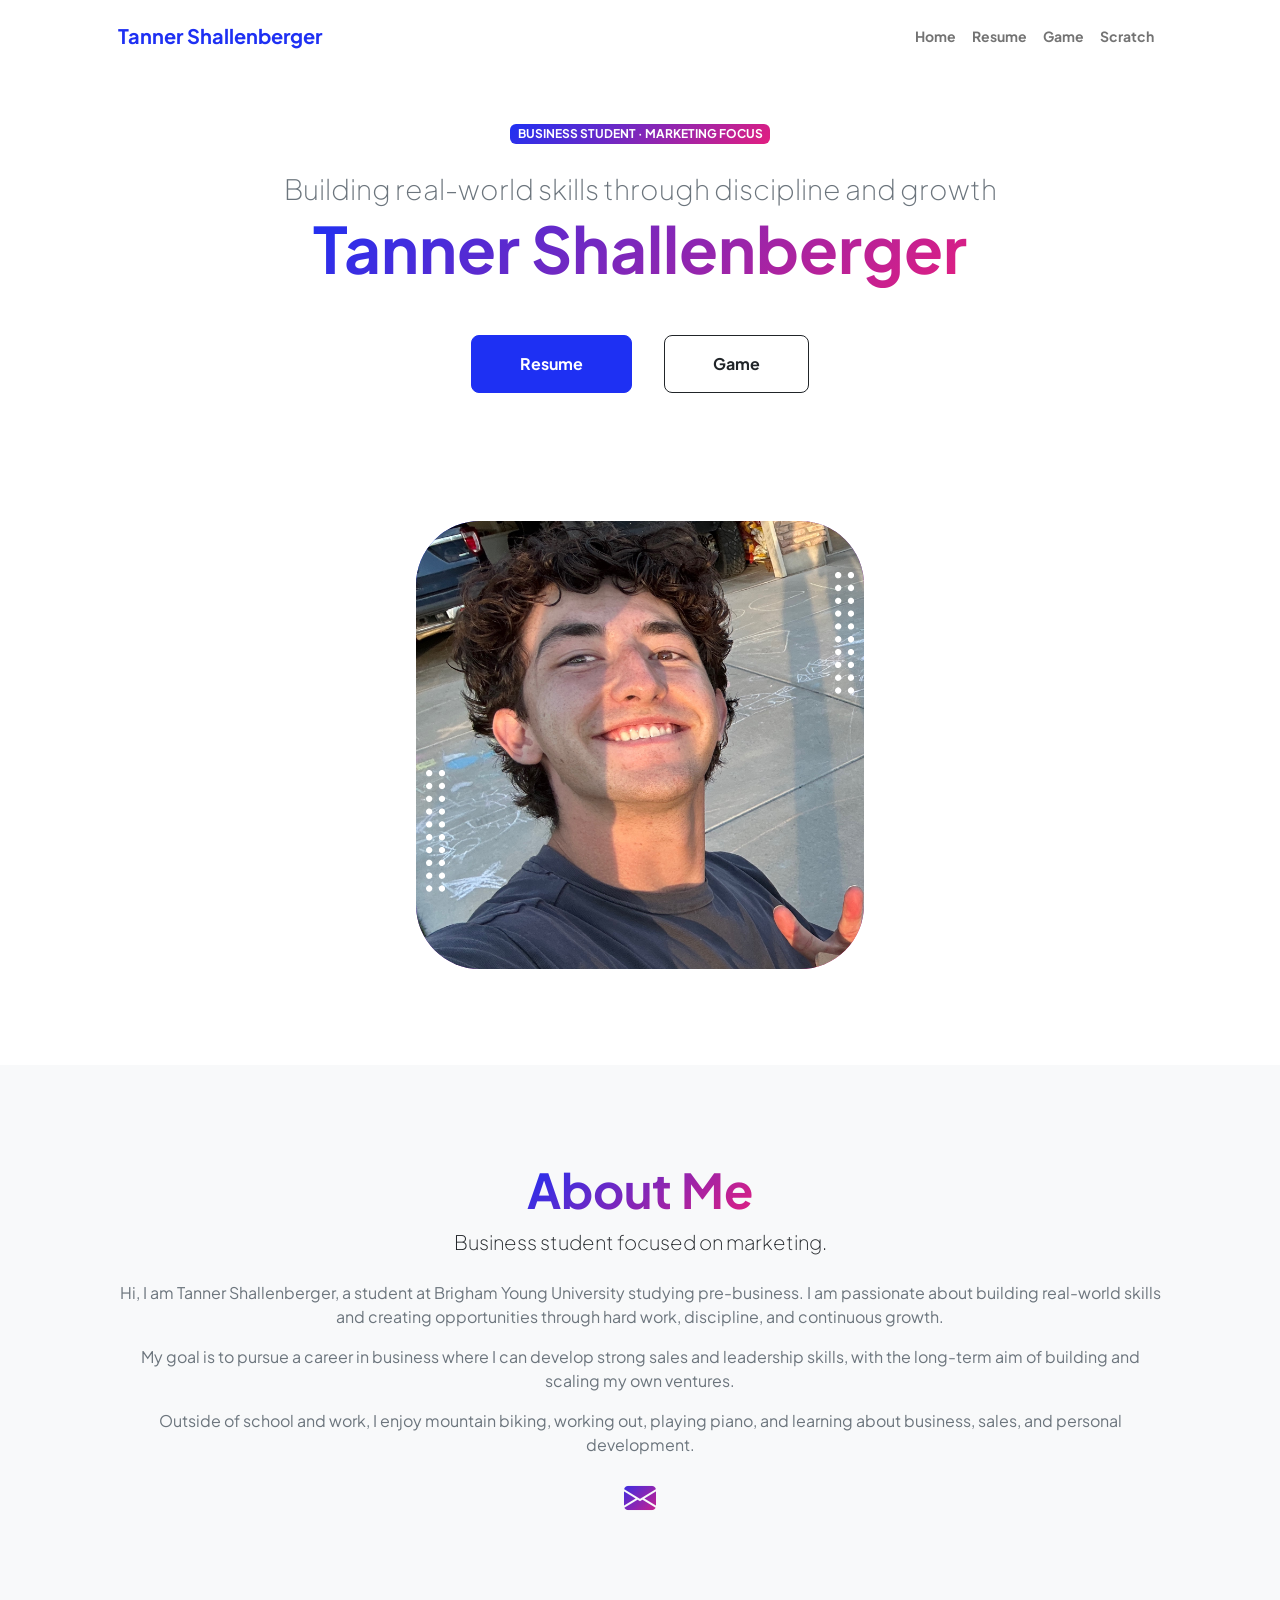
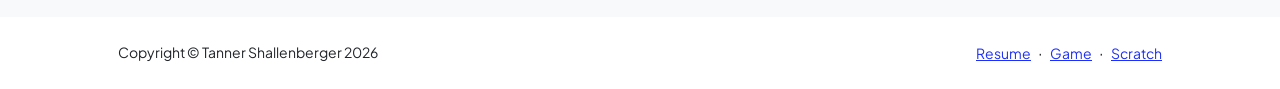
==== commit 0ec8d132: "Add files via upload" ====
--- a/index.html
+++ b/index.html
@@ -5,7 +5,7 @@
         <meta name="viewport" content="width=device-width, initial-scale=1, shrink-to-fit=no" />
         <meta name="description" content="" />
         <meta name="author" content="" />
-        <title>Personal - Start Bootstrap Theme</title>
+        <title>Tanner Shallenberger | Home</title>
         <!-- Favicon-->
         <link rel="icon" type="image/x-icon" href="assets/favicon.ico" />
         <!-- Custom Google font-->
@@ -22,13 +22,13 @@
             <!-- Navigation-->
             <nav class="navbar navbar-expand-lg navbar-light bg-white py-3">
                 <div class="container px-5">
-                    <a class="navbar-brand" href="index.html"><span class="fw-bolder text-primary">Start Bootstrap</span></a>
+                    <a class="navbar-brand" href="index.html"><span class="fw-bolder text-primary">Tanner Shallenberger</span></a>
                     <button class="navbar-toggler" type="button" data-bs-toggle="collapse" data-bs-target="#navbarSupportedContent" aria-controls="navbarSupportedContent" aria-expanded="false" aria-label="Toggle navigation"><span class="navbar-toggler-icon"></span></button>
                     <div class="collapse navbar-collapse" id="navbarSupportedContent">
                         <ul class="navbar-nav ms-auto mb-2 mb-lg-0 small fw-bolder">
                             <li class="nav-item"><a class="nav-link" href="index.html">Home</a></li>
                             <li class="nav-item"><a class="nav-link" href="resume.html">Resume</a></li>
-                            <li class="nav-item"><a class="nav-link" href="projects.html">Projects</a></li>
+                            <li class="nav-item"><a class="nav-link" href="projects.html">Game</a></li>
                             <li class="nav-item"><a class="nav-link" href="scratch.html">Scratch</a></li>
                         </ul>
                     </div>
@@ -41,12 +41,12 @@
                         <div class="col-xxl-5">
                             <!-- Header text content-->
                             <div class="text-center text-xxl-start">
-                                <div class="badge bg-gradient-primary-to-secondary text-white mb-4"><div class="text-uppercase">Design &middot; Development &middot; Marketing</div></div>
-                                <div class="fs-3 fw-light text-muted">I can help your business to</div>
-                                <h1 class="display-3 fw-bolder mb-5"><span class="text-gradient d-inline">This is not Alex Hormozi</span></h1>
+                                <div class="badge bg-gradient-primary-to-secondary text-white mb-4"><div class="text-uppercase">Business Student &middot; Marketing Focus</div></div>
+                                <div class="fs-3 fw-light text-muted">Building real-world skills through discipline and growth</div>
+                                <h1 class="display-3 fw-bolder mb-5"><span class="text-gradient d-inline">Tanner Shallenberger</span></h1>
                                 <div class="d-grid gap-3 d-sm-flex justify-content-sm-center justify-content-xxl-start mb-3">
                                     <a class="btn btn-primary btn-lg px-5 py-3 me-sm-3 fs-6 fw-bolder" href="resume.html">Resume</a>
-                                    <a class="btn btn-outline-dark btn-lg px-5 py-3 fs-6 fw-bolder" href="projects.html">Projects</a>
+                                    <a class="btn btn-outline-dark btn-lg px-5 py-3 fs-6 fw-bolder" href="projects.html">Game</a>
                                 </div>
                             </div>
                         </div>
@@ -56,7 +56,7 @@
                                 <div class="profile bg-gradient-primary-to-secondary">
                                     <!-- TIP: For best results, use a photo with a transparent background like the demo example below-->
                                     <!-- Watch a tutorial on how to do this on YouTube (link)-->
-                                    <img class="profile-img" src="https://d2u1z1lopyfwlx.cloudfront.net/thumbnails/9e0baa8e-49a5-51fd-a6a2-3da4e7b0ae76/705bea7c-8843-5503-b98d-dbbff45009bc.jpg" alt="Profile image" />
+                                    <img class="profile-img" src="assets/homepage-profile.JPG" alt="Profile image" />
                                     <div class="dots-1">
                                         <!-- SVG Dots-->
                                         <svg version="1.1" xmlns="http://www.w3.org/2000/svg" xmlns:xlink="http://www.w3.org/1999/xlink" x="0px" y="0px" viewBox="0 0 191.6 1215.4" style="enable-background: new 0 0 191.6 1215.4" xml:space="preserve">
@@ -182,12 +182,12 @@
                         <div class="col-xxl-8">
                             <div class="text-center my-5">
                                 <h2 class="display-5 fw-bolder"><span class="text-gradient d-inline">About Me</span></h2>
-                                <p class="lead fw-light mb-4">My name is Start Bootstrap and I help brands grow.</p>
-                                <p class="text-muted">Lorem ipsum dolor sit amet, consectetur adipisicing elit. Fugit dolorum itaque qui unde quisquam consequatur autem. Eveniet quasi nobis aliquid cumque officiis sed rem iure ipsa! Praesentium ratione atque dolorem?</p>
+                                <p class="lead fw-light mb-4">Business student focused on marketing.</p>
+                                <p class="text-muted">Hi, I am Tanner Shallenberger, a student at Brigham Young University studying pre-business. I am passionate about building real-world skills and creating opportunities through hard work, discipline, and continuous growth.</p>
+                                <p class="text-muted">My goal is to pursue a career in business where I can develop strong sales and leadership skills, with the long-term aim of building and scaling my own ventures.</p>
+                                <p class="text-muted">Outside of school and work, I enjoy mountain biking, working out, playing piano, and learning about business, sales, and personal development.</p>
                                 <div class="d-flex justify-content-center fs-2 gap-4">
-                                    <a class="text-gradient" href="#!"><i class="bi bi-twitter"></i></a>
-                                    <a class="text-gradient" href="#!"><i class="bi bi-linkedin"></i></a>
-                                    <a class="text-gradient" href="#!"><i class="bi bi-github"></i></a>
+                                    <a class="text-gradient" href="mailto:tannershally1@gmial.com" aria-label="Email Tanner"><i class="bi bi-envelope-fill"></i></a>
                                 </div>
                             </div>
                         </div>
@@ -199,13 +199,13 @@
         <footer class="bg-white py-4 mt-auto">
             <div class="container px-5">
                 <div class="row align-items-center justify-content-between flex-column flex-sm-row">
-                    <div class="col-auto"><div class="small m-0">Copyright &copy; Your Website 2023</div></div>
+                    <div class="col-auto"><div class="small m-0">Copyright &copy; Tanner Shallenberger 2026</div></div>
                     <div class="col-auto">
-                        <a class="small" href="#!">Privacy</a>
+                        <a class="small" href="resume.html">Resume</a>
                         <span class="mx-1">&middot;</span>
-                        <a class="small" href="#!">Terms</a>
+                        <a class="small" href="projects.html">Game</a>
                         <span class="mx-1">&middot;</span>
-                        <a class="small" href="#!">Scratch</a>
+                        <a class="small" href="scratch.html">Scratch</a>
                     </div>
                 </div>
             </div>
@@ -216,3 +216,7 @@
         <script src="js/scripts.js"></script>
     </body>
 </html>
+
+
+
+
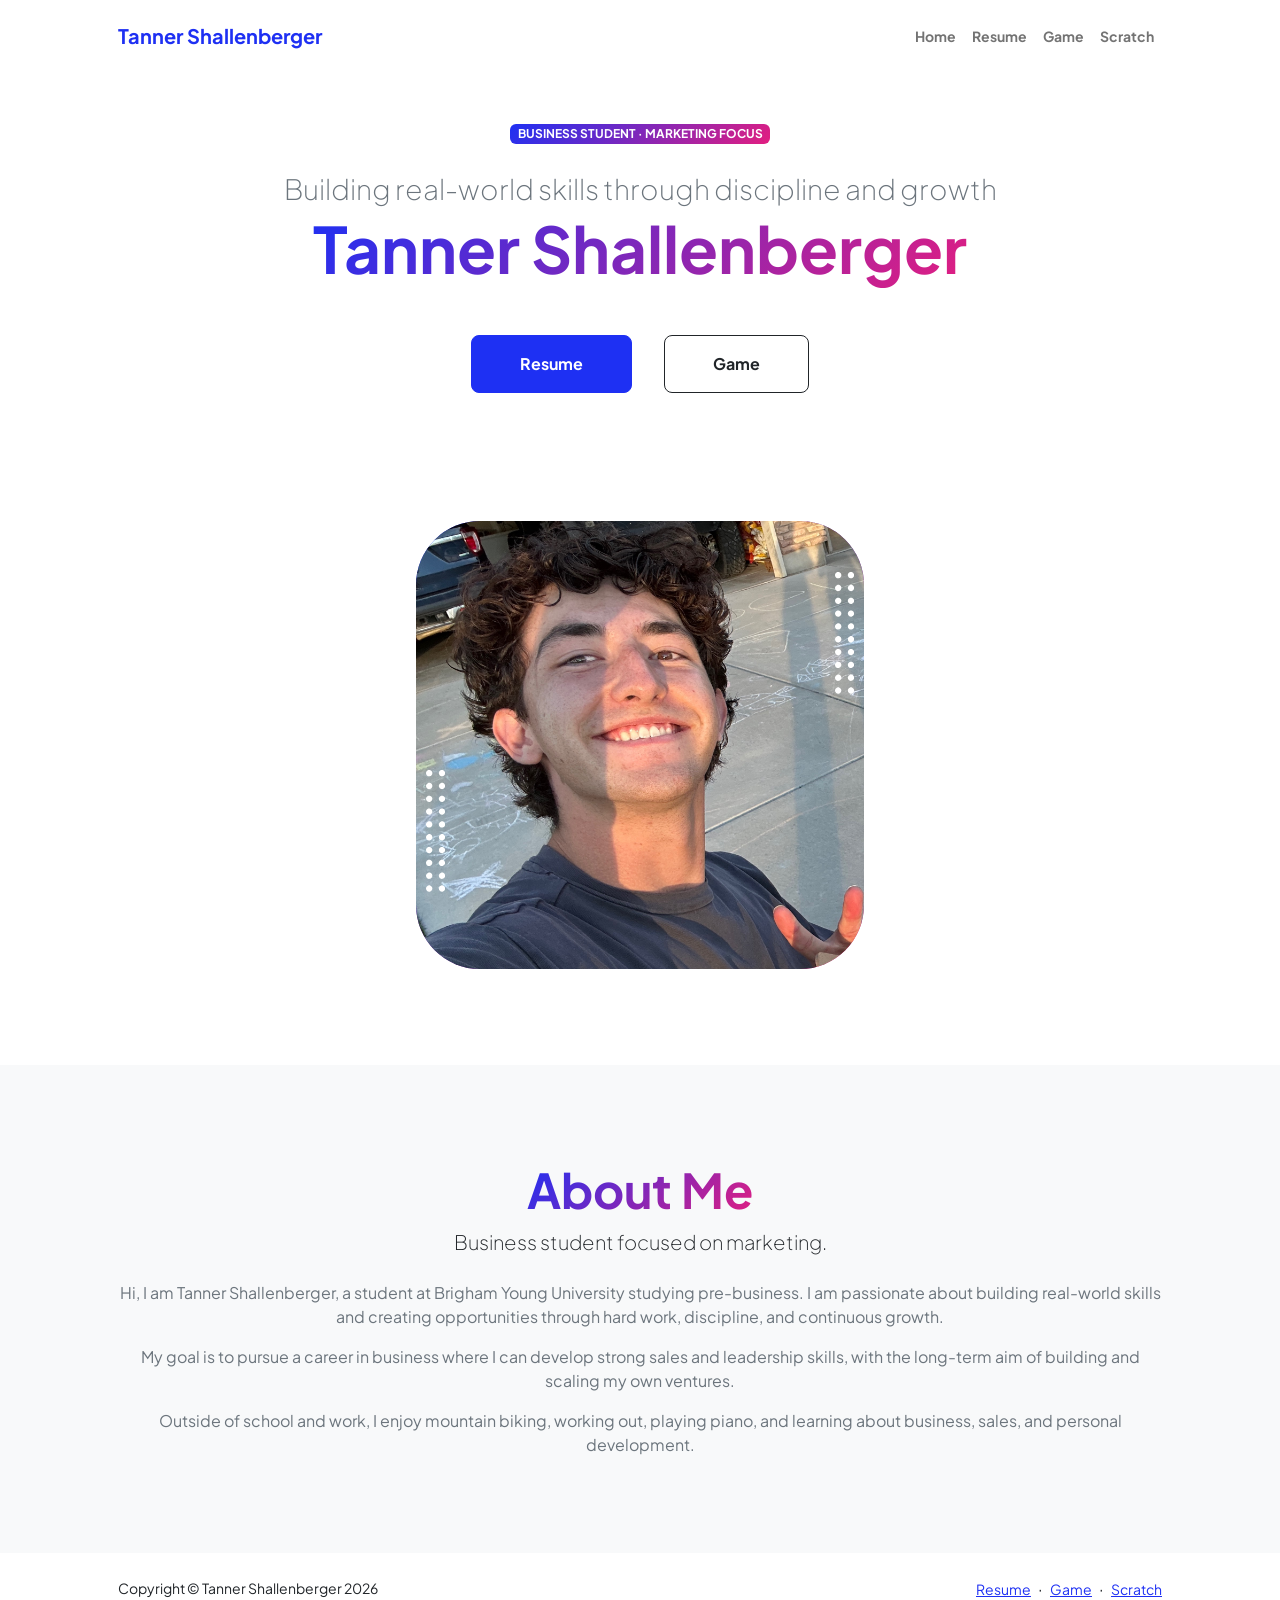
==== commit 50e739ff: "Add files via upload" ====
--- a/index.html
+++ b/index.html
@@ -186,9 +186,6 @@
                                 <p class="text-muted">Hi, I am Tanner Shallenberger, a student at Brigham Young University studying pre-business. I am passionate about building real-world skills and creating opportunities through hard work, discipline, and continuous growth.</p>
                                 <p class="text-muted">My goal is to pursue a career in business where I can develop strong sales and leadership skills, with the long-term aim of building and scaling my own ventures.</p>
                                 <p class="text-muted">Outside of school and work, I enjoy mountain biking, working out, playing piano, and learning about business, sales, and personal development.</p>
-                                <div class="d-flex justify-content-center fs-2 gap-4">
-                                    <a class="text-gradient" href="mailto:tannershally1@gmial.com" aria-label="Email Tanner"><i class="bi bi-envelope-fill"></i></a>
-                                </div>
                             </div>
                         </div>
                     </div>
@@ -219,4 +216,3 @@
 
 
 
-
